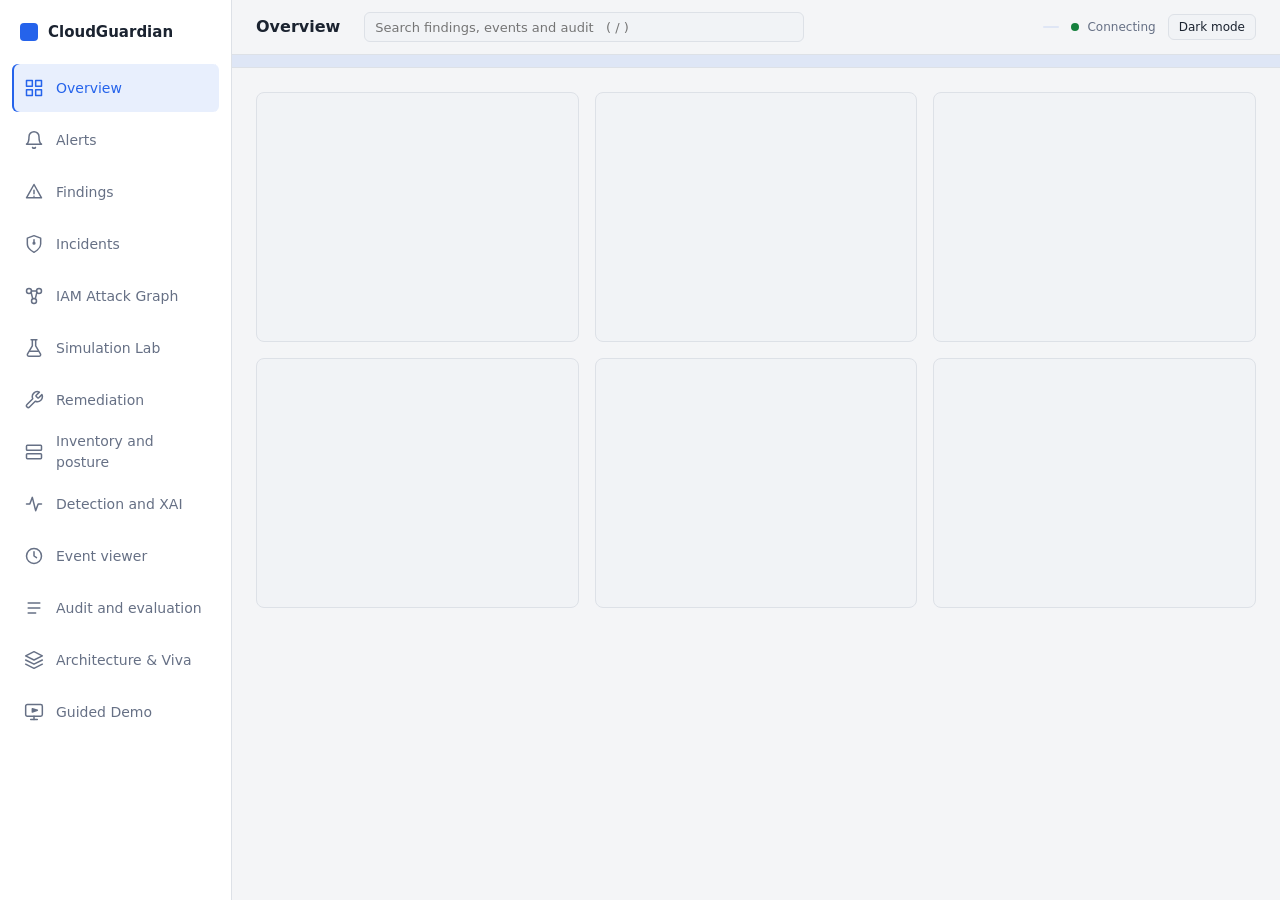
==== static/index.html @ 9c688f85 "feat(soc): complete dashboard redesign, dedicated alerts, incidents, verified remediation, and viva " ====
<!DOCTYPE html>
<html lang="en" data-theme="dark"><head><meta charset="utf-8"><meta name="viewport" content="width=device-width, initial-scale=1">
<title>CloudGuardian</title>
<style>
:root{--bg:#0f1114;--sf:#16191e;--sf2:#1d2127;--ln:#2a2f37;--tx:#e4e7eb;--mu:#8a93a0;--ac:#4c8dff;--onac:#0b1220;--ok:#3fb27f;--bad:#e5484d;--wr:#d9a02f;--c1:#4c8dff;--c2:#3fb27f;--c3:#d9a02f;--c4:#6b7480;--fl:rgba(76,141,255,.14);--oka:rgba(63,178,127,.4);--pad:24px;--gap:16px;--side:232px}
:root[data-theme=light]{--bg:#f4f5f7;--sf:#fff;--sf2:#f1f3f6;--ln:#dde1e7;--tx:#1b2330;--mu:#667085;--ac:#2563eb;--onac:#fff;--ok:#15803d;--bad:#c0392b;--wr:#a16207;--c1:#2563eb;--c2:#15803d;--c3:#b7791f;--c4:#667085;--fl:rgba(37,99,235,.1);--oka:rgba(21,128,61,.4)}
*{box-sizing:border-box}html,body{height:100%}body{margin:0;background:var(--bg);color:var(--tx);font:13px/1.5 system-ui,-apple-system,"Segoe UI",Roboto,sans-serif;font-variant-numeric:tabular-nums}
/* shell: sidebar + header + main */
.shell{display:grid;grid-template-columns:var(--side) minmax(0,1fr);min-height:100vh}.mainc{min-width:0}
.side{background:var(--sf);border-right:1px solid var(--ln);padding:16px 12px;display:flex;flex-direction:column;gap:16px;position:sticky;top:0;height:100vh;overflow-y:auto}
.logo{display:flex;align-items:center;gap:10px;padding:0 8px;height:32px;font-weight:600;font-size:15px}.logo i{width:18px;height:18px;border-radius:4px;background:var(--ac);flex:none}
nav{display:flex;flex-direction:column;gap:4px}
.nv{display:flex;align-items:center;gap:12px;min-height:48px;padding:0 12px;border-radius:6px;color:var(--mu);text-decoration:none;font-size:14px;font-weight:500;box-shadow:inset 2px 0 0 transparent;transition:background .15s,color .15s,box-shadow .15s}
.nv svg{width:20px;height:20px;flex:none}.nv:hover{background:var(--sf2);color:var(--tx)}.nv.on{background:var(--fl);color:var(--ac);box-shadow:inset 2px 0 0 var(--ac)}
#sfoot{margin-top:auto;padding:0 8px;font-size:12px;display:grid;gap:2px}
.bar{display:flex;align-items:center;gap:12px;padding:12px var(--pad);border-bottom:1px solid var(--ln);position:sticky;top:0;background:var(--bg);z-index:3}.bar h1{font-size:16px;margin:0;font-weight:600;white-space:nowrap}
.sq{flex:1;min-width:0;max-width:440px;margin-left:12px}.rt{display:flex;align-items:center;gap:12px;margin-left:auto}.menu{display:none;align-items:center;justify-content:center;width:34px;padding:0}.menu svg{width:18px;height:18px}
.mb{padding:6px var(--pad);font-size:12px;border-bottom:1px solid var(--ln)}.mb.sim{background:var(--fl);color:var(--ac)}.mb.live{background:rgba(63,178,127,.12);color:var(--ok)}
.live{display:flex;align-items:center;gap:8px;color:var(--mu);font-size:12px;white-space:nowrap}.pd{width:8px;height:8px;border-radius:50%;background:var(--ok);animation:pulse 2s infinite}
.content{padding:var(--pad) var(--pad) 48px}.scrim{display:none}
/* components */
.panel{background:var(--sf);border:1px solid var(--ln);border-radius:8px;min-width:0}.ph{display:flex;justify-content:space-between;align-items:center;gap:12px;padding:10px 14px;border-bottom:1px solid var(--ln);min-height:41px}.pt{font-weight:600;font-size:13px}.pb{padding:14px}.mt{margin-top:var(--gap)}
.g3,.g2,.cols2,.kpis{display:grid;gap:var(--gap)}.g3{grid-template-columns:repeat(3,minmax(0,1fr))}.g2,.cols2{grid-template-columns:repeat(2,minmax(0,1fr))}.span2{grid-column:span 2}
.kpis{grid-template-columns:repeat(5,minmax(0,1fr));margin-bottom:var(--gap)}.kp{padding:12px 14px;min-height:76px;display:flex;flex-direction:column;justify-content:center}.rg{flex-direction:row;align-items:center;gap:14px}.rg svg{width:48px;height:48px;flex:none}.kv{font-size:24px;font-weight:600;line-height:1.2;margin-top:2px}
.lb{font-size:11px;text-transform:uppercase;letter-spacing:.06em;color:var(--mu);margin:14px 0 4px}.kp .lb{margin:0}.mu{color:var(--mu)}.note{margin:0 0 var(--gap);color:var(--mu)}.sec{font-size:13px;margin:24px 0 10px;font-weight:600}.lk{color:var(--ac);text-decoration:none;font-size:12px}p{margin:0 0 4px}
.rw{display:flex;align-items:center;gap:12px;padding:10px 14px;border-bottom:1px solid var(--ln)}.rw:last-child{border:0}.gr1{flex:1;min-width:0}
.dot{width:8px;height:8px;border-radius:50%;flex:none;background:var(--mu)}.dot.ok{background:var(--ok)}.dot.bad{background:var(--bad)}.dot.wr{background:var(--wr)}
.tg{display:inline-block;font-size:12px;font-weight:500;padding:1px 8px;border-radius:4px;background:var(--sf2);color:var(--mu);margin-left:6px;white-space:nowrap}td .tg,.rw .tg{margin-left:0}.tg.ok{color:var(--ok)}.tg.bad{color:var(--bad)}.tg.wr{color:var(--wr)}.tg.in{background:var(--fl);color:var(--ac);margin:0}
.btn{height:30px;padding:0 12px;border-radius:6px;border:1px solid var(--ln);background:var(--sf2);color:var(--tx);font:500 12.5px system-ui,sans-serif;cursor:pointer;transition:background .15s,border-color .15s,transform .05s}.btn:hover{border-color:var(--mu)}.btn:active{transform:translateY(1px)}.btn:focus-visible,select:focus-visible,input:focus-visible,.nv:focus-visible{outline:2px solid var(--ac);outline-offset:1px}.btn:disabled{opacity:.5;cursor:default}
.btn.sm{height:26px;padding:0 10px;font-size:12px}.btn.primary{background:var(--ac);border-color:var(--ac);color:var(--onac)}.btn.danger{background:transparent;color:var(--bad);border-color:var(--bad)}.ac{display:flex;gap:8px;flex-wrap:wrap;margin-top:16px}
select,input{height:30px;background:var(--sf2);color:var(--tx);border:1px solid var(--ln);border-radius:6px;padding:0 10px;font:inherit}.tools{display:flex;flex-wrap:wrap;gap:8px;align-items:center;margin-bottom:12px}
.tbl{width:100%;border-collapse:collapse}.tbl th{height:36px;font-size:11px;text-transform:uppercase;letter-spacing:.06em;color:var(--mu);font-weight:500;text-align:left;padding:0 14px;border-bottom:1px solid var(--ln);white-space:nowrap}.tbl td{height:40px;padding:0 14px;border-bottom:1px solid var(--ln);vertical-align:middle}.tbl tr:last-child td{border:0}.tbl tr.clk{cursor:pointer}.tbl tr.clk:hover td{background:var(--sf2)}.wrap{overflow-x:auto}.mono{font:12px ui-monospace,Menlo,Consolas,monospace}
pre{background:var(--bg);border:1px solid var(--ln);border-radius:6px;padding:10px;font:12px/1.55 ui-monospace,Menlo,Consolas,monospace;overflow:auto;white-space:pre-wrap;word-break:break-word;margin:4px 0 0;max-width:100%}pre.chg{border-color:var(--wr)}.k{color:var(--ac)}
.empty{padding:14px 16px;color:var(--mu);text-align:left}.es{display:flex;flex-direction:column;gap:12px;padding:16px;align-items:flex-start}.es .ac{margin:0}.chip{display:inline-block;font:12px ui-monospace,Menlo,monospace;background:var(--sf2);border-radius:4px;padding:1px 6px;margin:0 4px 4px 0}
.bt{height:6px;background:var(--sf2);border-radius:3px;overflow:hidden;margin:4px 0 10px}.bt i{display:block;height:100%;background:var(--ac);border-radius:3px;transform-origin:left}.br{display:flex;justify-content:space-between;gap:12px}
.st{display:flex;flex-wrap:wrap;gap:8px 24px;margin:6px 0 8px}.s{display:flex;align-items:center;gap:8px;font-size:12px;color:var(--mu)}.s:before{content:"";width:8px;height:8px;border-radius:50%;border:1.5px solid var(--mu)}.s.d{color:var(--tx)}.s.d:before{background:var(--ok);border-color:var(--ok)}.s.a{color:var(--wr)}.s.a:before{border-color:var(--wr);animation:pulse 1.6s infinite}.s.x{color:var(--bad)}.s.x:before{background:var(--bad);border-color:var(--bad)}
.fc{margin-bottom:var(--gap)}.fc.enter{animation:slide .35s cubic-bezier(.2,.7,.2,1)}.fresh td,.fresh{animation:flash 1.6s ease-out}
.pipe{display:grid;grid-template-columns:repeat(5,minmax(0,1fr));margin-bottom:var(--gap);border:1px solid var(--ln);border-radius:8px;background:var(--sf);overflow:hidden}.stg{padding:10px 14px;border-right:1px solid var(--ln);position:relative}.stg:last-child{border:0}.stg span{display:block;font-size:11px;text-transform:uppercase;letter-spacing:.06em;color:var(--mu)}.stg b{font-size:18px}.stg.on{background:var(--fl)}.stg.on:after{content:"";position:absolute;left:0;bottom:0;height:2px;width:100%;background:var(--wr);transform-origin:left;animation:scan 1.8s ease-in-out infinite}
.cslot{width:100%}.cslot svg{display:block}.sk{background:var(--sf2);animation:sk 1.4s ease-in-out infinite}
.drawer{position:fixed;top:0;right:0;height:100vh;width:min(580px,100vw);background:var(--sf);border-left:1px solid var(--ln);transform:translateX(100%);transition:transform .22s cubic-bezier(.2,.7,.2,1);z-index:40;overflow-y:auto;visibility:hidden}.drawer.open{transform:none;visibility:visible}.dh{display:flex;justify-content:space-between;align-items:flex-start;gap:12px;padding:14px 16px;border-bottom:1px solid var(--ln);position:sticky;top:0;background:var(--sf);z-index:1}.db{padding:0 16px 24px}.cmp{display:grid;grid-template-columns:repeat(3,minmax(0,1fr));gap:8px}.tl div{font:12px ui-monospace,Menlo,Consolas,monospace;padding:4px 0;border-bottom:1px solid var(--ln);word-break:break-word}.rk b{font-size:26px}
/* legacy SVG charts (seed spread) only: scoped so icons and ECharts keep their own sizes */
.pb>svg{display:block;width:100%;height:auto}svg text.ax{fill:var(--mu);font-size:11px}.gl{stroke:var(--ln)}.lg{display:flex;gap:16px;flex-wrap:wrap;margin-top:8px;font-size:12px;color:var(--mu)}.lg i{display:inline-block;width:10px;height:10px;border-radius:2px;margin-right:6px}
.draw{stroke-dasharray:1}.pop{transform-box:fill-box;transform-origin:center}.rc{transition:stroke-dasharray .9s cubic-bezier(.2,.7,.2,1)}
.anim{animation:fade .28s ease-out}.anim .pop{animation:pop .5s cubic-bezier(.2,.7,.2,1) both;animation-delay:calc(var(--i)*90ms + .4s)}.anim .draw{animation:draw .8s ease-out both;animation-delay:calc(var(--i)*90ms)}.anim .gx,.enter .gx,.drawer.open .gx{animation:sx .7s cubic-bezier(.2,.7,.2,1) both;animation-delay:calc(var(--i)*80ms)}
@keyframes fade{from{opacity:0;transform:translateY(6px)}}@keyframes sx{from{transform:scaleX(0)}}@keyframes pop{from{transform:scale(0)}}@keyframes draw{from{stroke-dashoffset:1}}@keyframes slide{from{opacity:0;transform:translateY(10px)}}@keyframes flash{from{background:var(--fl)}}@keyframes pulse{0%{box-shadow:0 0 0 0 var(--oka)}100%{box-shadow:0 0 0 8px transparent}}@keyframes scan{0%{transform:scaleX(0)}100%{transform:scaleX(1)}}@keyframes sk{50%{opacity:.5}}
.tg.crit{background:rgba(229,72,77,.18);color:var(--bad);border:1px solid var(--bad)}
.tg.high{background:rgba(217,160,47,.18);color:var(--wr);border:1px solid var(--wr)}
.tg.med{background:rgba(76,141,255,.18);color:var(--ac);border:1px solid var(--ac)}
.tg.pass{background:rgba(63,178,127,.18);color:var(--ok);border:1px solid var(--ok)}
.tg.fail{background:rgba(229,72,77,.18);color:var(--bad);border:1px solid var(--bad)}
.flow-grid{display:grid;grid-template-columns:repeat(5,1fr);gap:10px;margin-bottom:16px}
@media(max-width:1100px){.flow-grid{grid-template-columns:repeat(3,1fr)}}
@media(max-width:700px){.flow-grid{grid-template-columns:1fr}}
.flow-card{background:var(--sf2);border:1px solid var(--ln);border-radius:6px;padding:12px;cursor:pointer;transition:border-color .15s,background .15s}
.flow-card:hover{border-color:var(--ac)}
.flow-card.active{background:var(--fl);border-color:var(--ac);box-shadow:0 0 0 1px var(--ac)}
.diff-view{display:grid;grid-template-columns:1fr 1fr;gap:12px}
@media(max-width:768px){.diff-view{grid-template-columns:1fr}}
.step-nav{display:flex;align-items:center;justify-content:space-between;gap:12px;padding:12px;background:var(--sf2);border-radius:6px;border:1px solid var(--ln);margin-bottom:16px}
@media(max-width:1100px){.g3{grid-template-columns:repeat(2,minmax(0,1fr))}.kpis{grid-template-columns:repeat(3,minmax(0,1fr))}.span2{grid-column:auto}}
@media(max-width:1024px){:root{--pad:16px}.shell{grid-template-columns:minmax(0,1fr)}.side{position:fixed;left:0;top:0;width:240px;z-index:30;transform:translateX(-100%);visibility:hidden;transition:transform .2s ease,visibility .2s}body.navopen .side{transform:none;visibility:visible}.scrim{position:fixed;inset:0;background:rgba(0,0,0,.5);z-index:25}body.navopen .scrim{display:block}.menu{display:inline-flex}.bar{flex-wrap:wrap}.sq{order:3;flex-basis:100%;max-width:none;margin:0}.g2,.cols2,.cmp{grid-template-columns:minmax(0,1fr)}}
@media(max-width:640px){.g3,.kpis{grid-template-columns:minmax(0,1fr)}.pipe{grid-template-columns:repeat(2,minmax(0,1fr))}.stg{border-bottom:1px solid var(--ln)}.live span{display:none}.feed .ev{grid-template-columns:64px 1fr}}
@media(prefers-reduced-motion:reduce){*{animation:none!important;transition:none!important}}
</style></head><body>
<div class="shell"><aside class="side"><div class="logo"><i></i>CloudGuardian</div><nav id="nav"></nav><div id="sfoot"></div></aside>
<div class="mainc"><div class="bar"><button class="btn menu" id="menu" aria-label="Open navigation"><svg viewBox="0 0 24 24" fill="none" stroke="currentColor" stroke-width="1.8" stroke-linecap="round"><path d="M4 6h16M4 12h16M4 18h16"/></svg></button><h1 id="title"></h1><input id="gq" class="sq" type="search" placeholder="Search findings, events and audit   ( / )" aria-label="Search"><div class="rt"><span id="mode" class="tg in"></span><span class="live"><i class="pd"></i><span id="ver">Connecting</span></span><button class="btn sm" id="theme">Theme</button></div></div><div id="modebar" class="mb sim"></div><main class="content" id="app"></main></div></div>
<div class="scrim" id="scrim"></div>
<div class="drawer" id="drawer" aria-label="Finding details"></div>
<script src="/static/vendor/echarts.min.js"></script>
<script src="/static/charts.js"></script>
<script src="/static/views.js"></script>
<script>
const $=i=>document.getElementById(i);
const esc=s=>String(s==null?"":s).replace(/[&<>"]/g,c=>({"&":"&amp;","<":"&lt;",">":"&gt;",'"':"&quot;"}[c]));
const IC={
  overview:'<path d="M3 3h7v7H3zM14 3h7v7h-7zM3 14h7v7H3zM14 14h7v7h-7z"/>',
  alerts:'<path d="M18 8A6 6 0 0 0 6 8c0 7-3 9-3 9h18s-3-2-3-9"/><path d="M13.73 21a2 2 0 0 1-3.46 0"/>',
  findings:'<path d="M12 3l9 16H3z"/><path d="M12 10v4M12 17h.01"/>',
  incidents:'<path d="M12 22s8-4 8-10V5l-8-3-8 3v7c0 6 8 10 8 10z"/><circle cx="12" cy="11" r="1"/><line x1="12" y1="7" x2="12" y2="9"/>',
  graph:'<circle cx="6" cy="6" r="3"/><circle cx="18" cy="6" r="3"/><circle cx="12" cy="18" r="3"/><line x1="8.5" y1="7.5" x2="10.5" y2="15.5"/><line x1="15.5" y1="7.5" x2="13.5" y2="15.5"/><line x1="9" y1="6" x2="15" y2="6"/>',
  lab:'<path d="M10 2v7.31L4.14 19.3A2 2 0 0 0 6 22h12a2 2 0 0 0 1.86-2.7L14 9.31V2"/><path d="M8.5 2h7M7 16h10"/>',
  remediation:'<path d="M14.7 6.3a1 1 0 0 0 0 1.4l1.6 1.6a1 1 0 0 0 1.4 0l3.77-3.77a6 6 0 0 1-7.94 7.94l-6.91 6.91a2.12 2.12 0 0 1-3-3l6.91-6.91a6 6 0 0 1 7.94-7.94l-3.76 3.76z"/>',
  inventory:'<rect x="3" y="4" width="18" height="6" rx="1"/><rect x="3" y="14" width="18" height="6" rx="1"/>',
  threats:'<path d="M3 12h4l3-8 4 16 3-8h4"/>',
  events:'<circle cx="12" cy="12" r="9"/><path d="M12 7v5l3 2"/>',
  audit:'<path d="M5 6h14M5 12h14M5 18h9"/>',
  architecture:'<polygon points="12 2 2 7 12 12 22 7 12 2"/><polyline points="2 17 12 22 22 17"/><polyline points="2 12 12 17 22 12"/>',
  demo:'<rect x="2" y="3" width="20" height="14" rx="2" ry="2"/><line x1="8" y1="21" x2="16" y2="21"/><line x1="12" y1="17" x2="12" y2="21"/><polygon points="10 8 16 10 10 12 10 8" fill="currentColor"/>'
};
const PAGES=[
  ["overview","Overview"],
  ["alerts","Alerts"],
  ["findings","Findings"],
  ["incidents","Incidents"],
  ["graph","IAM Attack Graph"],
  ["lab","Simulation Lab"],
  ["remediation","Remediation"],
  ["inventory","Inventory and posture"],
  ["threats","Detection and XAI"],
  ["events","Event viewer"],
  ["audit","Audit and evaluation"],
  ["architecture","Architecture & Viva"],
  ["demo","Guided Demo"]
];
const NAMES={zscore:"Z-score",isolation_forest:"Isolation Forest",lof:"LocalOutlierFactor",ocsvm:"OneClassSVM"};
const MET=[["precision","Precision"],["recall","Recall"],["f1","F1"],["pr_auc","PR-AUC"]],COL=["var(--c1)","var(--c2)","var(--c3)","var(--c4)"];
let S={resources:[],findings:[],events:[],audit:[],evidence:{},score:100,mode:"",account:"",region:"",polls:0,latency:0,checked:"",video:""},ML={results:{},card:{},multi:"",top:[]},AU={rows:[],chain_ok:true,count:0},DS=[],RU=[],GRAPH={nodes:[],links:[],categories:[]},ATTACK_PATHS={},BLAST_REPORT=null,SEL_PRINCIPAL="user/intern-dev",PREV={},SEEN=new Set(),FSEEN=new Set(),SIG="",BOOT=false;
const route=()=>{const r=(location.hash||"#overview").slice(1);return V[r]?r:"overview"},evk=e=>e.t+e.name+e.user;
async function get(p){try{return await (await fetch(p)).json()}catch(e){return null}}
window.get=get;
async function act(p){const r=await fetch(p,{method:"POST"});if(!r.ok){const j=await r.json().catch(()=>({}));alert(j.error||"Action failed")}SIG="";await poll()}
async function poll(){const s=await get("/api/state");if(!s)return;S=s;if(!BOOT){BOOT=true;S.events.forEach(e=>SEEN.add(evk(e)));S.findings.forEach(f=>FSEEN.add(f.id+f.status))}head();const g=JSON.stringify([s.findings,s.resources,s.events,s.score,s.evidence]);if(g!==SIG){SIG=g;render()}}
async function loadStatic(){ML=(await get("/api/ml"))||ML;DS=(await get("/api/datasets"))||[];RU=(await get("/api/rules"))||[];await loadGraph();render()}
async function loadAudit(){AU=(await get("/api/audit?q="+encodeURIComponent(Views.q())))||AU;if(route()=="audit")render()}
async function loadGraph(hl){
  const url="/api/graph"+(hl?"?highlight="+encodeURIComponent(hl):"");
  const g=await get(url);
  if(g)window.GRAPH=GRAPH=g;
  const p=await get("/api/graph/all-paths");
  if(p)window.ATTACK_PATHS=ATTACK_PATHS=p.escalations||{};
  if(!BLAST_REPORT)await investigateBlast(SEL_PRINCIPAL);
  if(route()=="graph")render();
}
window.loadGraph=loadGraph;
async function investigateBlast(targetId){
  SEL_PRINCIPAL=targetId;
  window.SEL_PRINCIPAL=targetId;
  const r=await get("/api/graph/blast-radius/"+encodeURIComponent(targetId));
  if(r)window.BLAST_REPORT=BLAST_REPORT=r;
  if(route()=="graph")render();
}
window.investigateBlast=investigateBlast;
const tg=(t,c)=>`<span class="tg ${c||""}">${esc(t)}</span>`,none=m=>`<div class="empty">${m}</div>`;
function head(){const l=S.mode=="Live AWS";$("mode").textContent=l?"LIVE AWS":"SIMULATOR";$("mode").className="tg "+(l?"ok":"in");$("modebar").className="mb "+(l?"live":"sim");$("modebar").textContent=l?"AWS live mode. Connected to a real account. Attack simulation is disabled.":"Simulation mode. Resources and events come from a local AWS emulator, not a real account.";$("sfoot").innerHTML=`<div class="lb">Data source</div><div>${l?"Live AWS account":"Local AWS emulator"}</div><div class="mu">Account ${esc(S.account)}</div><div class="mu">Region ${esc(S.region)}</div><div class="mu">${S.polls} checks, ${S.latency} ms each</div>`+(S.video?`<a class="lk" href="${esc(S.video)}">Recorded live run</a>`:"");$("ver").textContent="Verified "+S.checked}
function ring(v){const d=2*Math.PI*26,c=v>=80?"var(--ok)":v>=50?"var(--wr)":"var(--bad)";return`<svg width="64" height="64" viewBox="0 0 64 64" role="img" aria-label="Posture score ${v}"><circle cx="32" cy="32" r="26" fill="none" stroke="var(--sf2)" stroke-width="7"/><circle class="rc" data-to="${v}" data-d="${d}" cx="32" cy="32" r="26" fill="none" stroke="${c}" stroke-width="7" stroke-linecap="round" stroke-dasharray="${d*v/100} ${d}" transform="rotate(-90 32 32)"/></svg>`}
function bars(f){return f.explain.length>1?f.explain.map((e,i)=>`<div class="br"><span>${esc(e[0])}</span><b>${Math.round(e[1]*100)}%</b></div><div class="bt"><i class="gx" style="width:${e[1]*100}%;--i:${i}"></i></div>`).join(""):`<p class="mu">Rule trace: ${esc(f.ref)} was violated. The raw API response is on the Inventory page.</p>`}
function stepper(f){const s=f.status;return`<div class="st">${["Detected","Approval","Remediated","Verified"].map((x,i)=>`<span class="s ${s=="fixed"?"d":i==0?"d":i==1?(s=="rejected"?"x":"a"):""}">${x}</span>`).join("")}</div>`}
function fcard(f,acts){const lab={pending:["Awaiting approval","wr"],fixed:["Fixed and verified","ok"],rejected:["Rejected","gr"]}[f.status]||[f.status,"gr"],
 a=!acts?"":f.status=="pending"?`<div class="ac"><button class="btn primary" data-p="/api/decide/${f.id}/ok">Approve fix</button><button class="btn danger" data-p="/api/decide/${f.id}/no">Reject</button></div>`:f.status=="fixed"?`<div class="ac"><button class="btn" data-p="/api/rollback/${f.id}">Roll back this fix</button></div>`:"";
 return`<article class="panel fc${FSEEN.has(f.id+f.status)?"":" enter"}"><div class="ph"><span class="pt">${esc(f.title)}</span><span>${tg(f.sev,"bad")}${tg(lab[0],lab[1])}</span></div><div class="pb">${stepper(f)}<div class="cols2"><div><div class="lb">What happened</div><p>${esc(f.what)}</p><div class="lb">Why it matters</div><p>${esc(f.why)}</p><div class="lb">Proposed fix</div><p>${esc(f.fixtxt)}</p></div><div><div class="lb">How the system knew</div>${bars(f)}${f.before!==undefined?`<div class="lb">State before the fix</div><pre>${esc(f.before===null?"none configured":JSON.stringify(f.before))}</pre>`:""}</div></div>${f.status=="fixed"?`<p class="mu" style="margin-top:12px">Verified by checking the cloud again: ${f.verified?"the problem is gone.":"a problem remains."}</p>`:""}${a}</div></article>`}
function seeds(){const o={};(ML.multi||"").split("\n").forEach(l=>{const c=l.split("|").map(x=>x.trim());if(c.length>=7&&Object.values(NAMES).includes(c[1]))o[c[1]]=c.slice(2,7).map(x=>{const m=x.match(/([\d.]+)\s*\+\/-\s*([\d.]+)/);return m?[+m[1],+m[2]]:null})});return o}
function cSeeds(){const o=seeds(),ks=Object.values(NAMES).filter(n=>o[n]&&o[n][2]);if(!ks.length)return none("Run scripts\\multi_seed.py to generate this chart.");
 const W=620,L=150,R=24,rh=46,H=ks.length*rh+40,x=v=>L+v*(W-L-R);let s="";
 for(let t=0;t<=5;t++){const X=x(t/5);s+=`<line class="gl" x1="${X}" x2="${X}" y1="6" y2="${H-26}"/><text class="ax" x="${X}" y="${H-8}" text-anchor="middle">${(t/5).toFixed(1)}</text>`}
 ks.forEach((n,i)=>{const [m,sd]=o[n][2],y=24+i*rh;s+=`<text class="ax" x="${L-12}" y="${y+4}" text-anchor="end">${n}</text><line class="draw" pathLength="1" style="--i:${i}" x1="${x(Math.max(0,m-sd))}" x2="${x(Math.min(1,m+sd))}" y1="${y}" y2="${y}" stroke="var(--c1)" stroke-width="2.5" stroke-linecap="round"/><circle class="pop" style="--i:${i}" cx="${x(m)}" cy="${y}" r="6" fill="var(--c1)"><title>${n}: F1 ${m} +/- ${sd}</title></circle>`});
 return`<svg viewBox="0 0 ${W} ${H}" role="img" aria-label="F1 mean and standard deviation across seeds">${s}</svg>`}
function evalTable(){const r=ML.results,ks=Object.keys(NAMES).filter(k=>r[k]);if(!ks.length)return none("No results yet.");
 return`<div class="wrap"><table class="tbl"><tr><th>Detector</th><th>Controlled F1 (synthetic)</th><th>False alarms per hour</th><th>Real attack windows flagged</th><th>flaws.cloud alert rate</th></tr>${ks.map((k,i)=>{const c=r[k].controlled,nr=r[k].new_real_recall||{},t=Object.values(nr).reduce((a,v)=>a+v.windows,0),h=Math.round(Object.values(nr).reduce((a,v)=>a+v.windows*v.recall,0)),o=r[k].old_real_unlabelled;
 return`<tr><td>${NAMES[k]}</td><td style="min-width:140px">${c.f1}<div class="bt"><i class="gx" style="width:${c.f1*100}%;--i:${i}"></i></div></td><td>${c.false_alarms_per_hour}</td><td>${h} of ${t}</td><td>${o?(o.alert_rate*100).toFixed(1)+"%":"n/a"}</td></tr>`}).join("")}</table></div>`}
const V={
overview(){return Views.overview()},
alerts(){return Views.alerts()},
findings(){return Views.findings()},
incidents(){return Views.incidents()},
events(){return Views.events()},
graph(){return Views.graph()},
lab(){return Views.lab()},
remediation(){return Views.remediation()},
response(){return Views.remediation()},
architecture(){return Views.architecture()},
demo(){return Views.demo()},
inventory(){const ev=esc(JSON.stringify(S.evidence,null,2)).replace(/&quot;([^&]*?)&quot;:/g,'<span class="k">&quot;$1&quot;:</span>');
 return`<section class="panel"><div class="ph"><span class="pt">Resources</span></div><div class="wrap"><table class="tbl"><tr><th>Resource</th><th>Description</th><th>State</th><th>Simulated attack</th></tr>${S.resources.map(r=>`<tr><td>${esc(r.name)}</td><td class="mu">${esc(r.desc)}</td><td>${tg(r.ok?r.good:r.badtxt,r.ok?"ok":"bad")}</td><td class="mu">${esc(r.attack)}</td></tr>`).join("")}</table></div></section>
 <section class="panel mt"><div class="ph"><span class="pt">Security rules</span></div><div class="wrap"><table class="tbl"><tr><th>Resource</th><th>Rule</th><th>Reference</th><th>Severity</th><th>Status</th></tr>${RU.map(u=>{const ok=(S.resources.find(r=>r.id==u.id)||{ok:u.ok}).ok;return`<tr><td>${esc(u.name)}</td><td>${esc(u.title)}</td><td class="mu">${esc(u.ref)}</td><td>${esc(u.sev)}</td><td>${tg(ok?"Pass":"Fail",ok?"ok":"bad")}</td></tr>`}).join("")}</table></div></section>
 <section class="panel mt"><div class="ph"><span class="pt">Raw API responses</span><span class="mu">${S.mode=="Live AWS"?"Live AWS":"Local AWS emulator"}</span></div><div class="pb"><pre>${ev}</pre></div></section>`},
threats(){const c=ML.card||{},th=c.thresholds||{};
 return`<div class="cols2"><section class="panel"><div class="ph"><span class="pt">Controlled benchmark</span><span class="mu">synthetic data</span></div><div class="pb">${Views.slot("detectors",240)}</div></section><section class="panel"><div class="ph"><span class="pt">F1 across random seeds</span><span class="mu">mean and standard deviation</span></div><div class="pb">${cSeeds()}</div></section></div>
 <section class="panel mt"><div class="ph"><span class="pt">Calibration on real logs</span><span class="mu">flaws.cloud, unlabelled</span></div><div class="pb">${Views.slot("calib",200)}<p class="mu" style="margin-top:8px">Thresholds target a 1% alert rate on generated normal behaviour. The gap on real logs shows the generated baseline does not transfer.</p></div></section>
 <h2 class="sec">Alerts and explanations</h2>${S.findings.length?S.findings.map(f=>fcard(f,false)).join(""):'<div class="panel">'+none("No alerts yet. Simulate an attack on the Overview page.")+'</div>'}
 <div class="cols2 mt"><section class="panel"><div class="ph"><span class="pt">Model card</span></div><div class="pb">${c.features?`<p><span class="mu">Window</span> ${esc(c.window)} per identity</p><p><span class="mu">Threshold rule</span> ${esc(c.threshold_rule)}</p><div class="lb">Thresholds</div>${Object.keys(th).map(k=>`<p>${esc(NAMES[k]||k)} <span class="mu">${th[k]}</span></p>`).join("")}<div class="lb">Features (${c.features.length})</div>${c.features.map(x=>`<span class="chip">${esc(x)}</span>`).join("")}`:none("Run scripts\\train_eval.py to create the model card.")}</div></section>
 <section class="panel"><div class="ph"><span class="pt">Review list</span><span class="mu">flaws.cloud, top windows</span></div>${ML.top&&ML.top.length?`<div class="wrap"><table class="tbl"><tr><th>Identity</th><th>Window</th><th>Calls</th><th>Errors</th></tr>${ML.top.map(t=>`<tr><td class="mono">${esc(String(t.principal).split("/").pop())}</td><td class="mono">${esc(String(t.win).slice(0,16))}</td><td>${esc(t.call_count)}</td><td>${esc(t.error_ratio)}</td></tr>`).join("")}</table></div>`:none("Run train_eval.py with the flaws.cloud logs.")}</section></div>`},
response(){return`<p class="note">Nothing is fixed without approval. Approvals are tied to the exact resource version, and every fix can be rolled back.</p>${S.findings.length?S.findings.map(f=>fcard(f,true)).join(""):'<div class="panel">'+none("Nothing to review yet.")+'</div>'}`},
audit(){return Views.audit()}};
function post(){document.querySelectorAll("[data-count]").forEach(el=>{const to=+el.dataset.count,k=el.dataset.k,dec=+(el.dataset.dec||0),suf=el.dataset.suf||"",from=PREV[k]==null?0:PREV[k];PREV[k]=to;if(from===to)return;const t0=performance.now();(function f(t){const p=Math.min(1,(t-t0)/700),e=1-Math.pow(1-p,3);el.textContent=(from+(to-from)*e).toFixed(dec)+suf;if(p<1)requestAnimationFrame(f)})(t0)});
 document.querySelectorAll(".rc").forEach(c=>{const to=+c.dataset.to,d=+c.dataset.d,from=PREV.ring==null?0:PREV.ring;PREV.ring=to;c.style.strokeDasharray=`${d*from/100} ${d}`;requestAnimationFrame(()=>requestAnimationFrame(()=>{c.style.strokeDasharray=`${d*to/100} ${d}`}))});
 S.events.forEach(e=>SEEN.add(evk(e)));S.findings.forEach(f=>FSEEN.add(f.id+f.status));Views.bind()}
function render(anim){const r=route(),a=$("app");$("nav").innerHTML=PAGES.map(p=>`<a class="nv${p[0]==r?" on":""}" href="#${p[0]}"><svg viewBox="0 0 24 24" width="16" height="16" fill="none" stroke="currentColor" stroke-width="1.8" stroke-linecap="round" stroke-linejoin="round">${IC[p[0]]}</svg>${p[1]}</a>`).join("");$("title").textContent=PAGES.find(p=>p[0]==r)[1];a.innerHTML=V[r]();
 if(anim){a.classList.remove("anim");void a.offsetWidth;a.classList.add("anim");clearTimeout(window._t);window._t=setTimeout(()=>a.classList.remove("anim"),1600)}post()}
function setTheme(t){document.documentElement.dataset.theme=t;try{localStorage.cgTheme=t}catch(e){}$("theme").textContent=t=="light"?"Dark mode":"Light mode"}
document.addEventListener("click",e=>{const b=e.target.closest("[data-p]");if(b){b.disabled=true;act(b.dataset.p)}});
$("theme").onclick=()=>setTheme(document.documentElement.dataset.theme=="light"?"dark":"light");
window.addEventListener("hashchange",()=>{render(true);window.scrollTo(0,0);if(route()=="audit")loadAudit()});
let T0="dark";try{T0=localStorage.cgTheme||(matchMedia("(prefers-color-scheme: light)").matches?"light":"dark")}catch(e){}setTheme(T0);
render(true);poll().then(()=>render(true));loadStatic();loadAudit();setInterval(poll,1500);setInterval(()=>{if(route()=="audit")loadAudit()},4000);
</script></body></html>
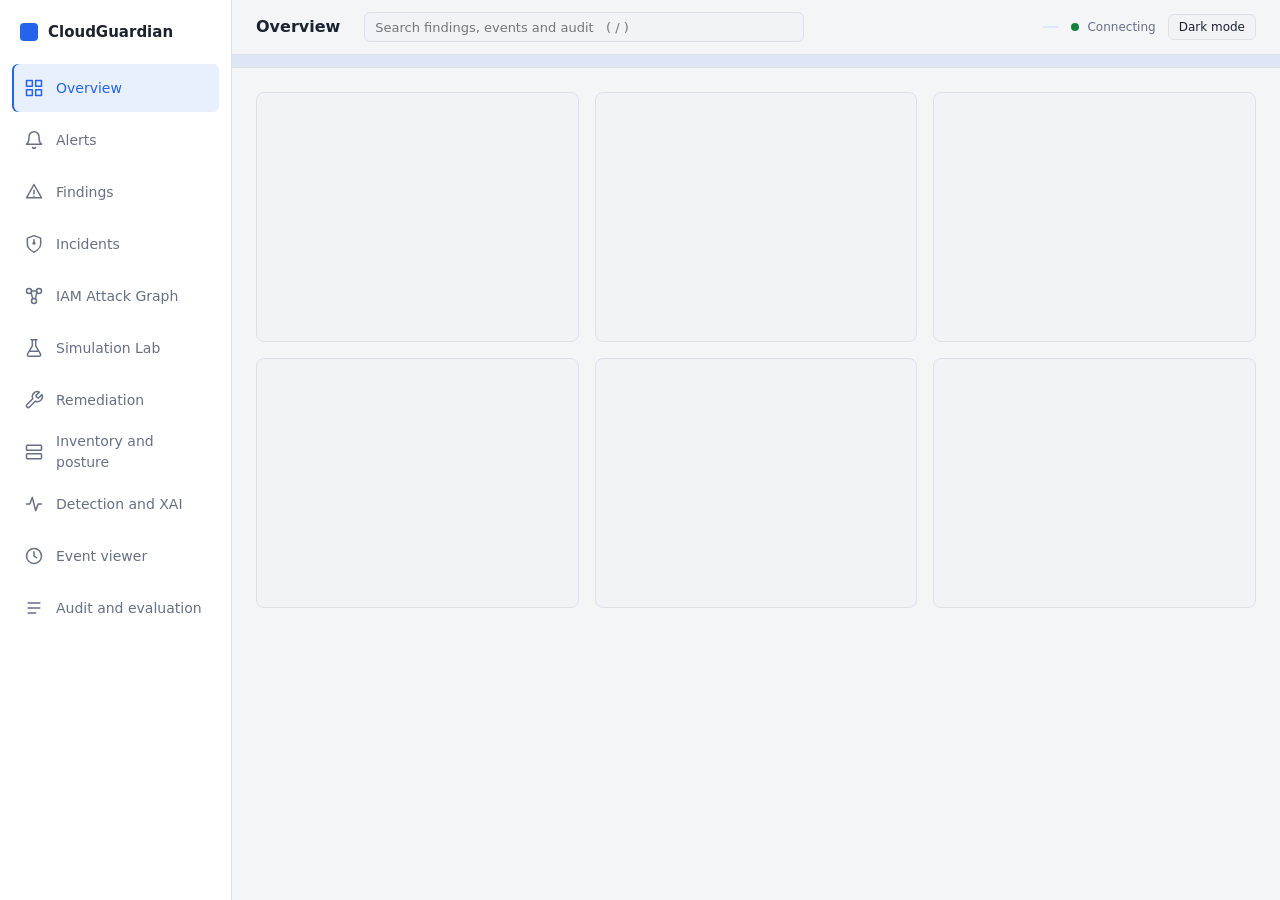
==== commit 1137f4df: "feat(ui): clean up sidebar navigation items and remove data source panel" ====
--- a/static/index.html
+++ b/static/index.html
@@ -12,7 +12,6 @@
 nav{display:flex;flex-direction:column;gap:4px}
 .nv{display:flex;align-items:center;gap:12px;min-height:48px;padding:0 12px;border-radius:6px;color:var(--mu);text-decoration:none;font-size:14px;font-weight:500;box-shadow:inset 2px 0 0 transparent;transition:background .15s,color .15s,box-shadow .15s}
 .nv svg{width:20px;height:20px;flex:none}.nv:hover{background:var(--sf2);color:var(--tx)}.nv.on{background:var(--fl);color:var(--ac);box-shadow:inset 2px 0 0 var(--ac)}
-#sfoot{margin-top:auto;padding:0 8px;font-size:12px;display:grid;gap:2px}
 .bar{display:flex;align-items:center;gap:12px;padding:12px var(--pad);border-bottom:1px solid var(--ln);position:sticky;top:0;background:var(--bg);z-index:3}.bar h1{font-size:16px;margin:0;font-weight:600;white-space:nowrap}
 .sq{flex:1;min-width:0;max-width:440px;margin-left:12px}.rt{display:flex;align-items:center;gap:12px;margin-left:auto}.menu{display:none;align-items:center;justify-content:center;width:34px;padding:0}.menu svg{width:18px;height:18px}
 .mb{padding:6px var(--pad);font-size:12px;border-bottom:1px solid var(--ln)}.mb.sim{background:var(--fl);color:var(--ac)}.mb.live{background:rgba(63,178,127,.12);color:var(--ok)}
@@ -62,7 +61,7 @@
 @media(max-width:640px){.g3,.kpis{grid-template-columns:minmax(0,1fr)}.pipe{grid-template-columns:repeat(2,minmax(0,1fr))}.stg{border-bottom:1px solid var(--ln)}.live span{display:none}.feed .ev{grid-template-columns:64px 1fr}}
 @media(prefers-reduced-motion:reduce){*{animation:none!important;transition:none!important}}
 </style></head><body>
-<div class="shell"><aside class="side"><div class="logo"><i></i>CloudGuardian</div><nav id="nav"></nav><div id="sfoot"></div></aside>
+<div class="shell"><aside class="side"><div class="logo"><i></i>CloudGuardian</div><nav id="nav"></nav></aside>
 <div class="mainc"><div class="bar"><button class="btn menu" id="menu" aria-label="Open navigation"><svg viewBox="0 0 24 24" fill="none" stroke="currentColor" stroke-width="1.8" stroke-linecap="round"><path d="M4 6h16M4 12h16M4 18h16"/></svg></button><h1 id="title"></h1><input id="gq" class="sq" type="search" placeholder="Search findings, events and audit   ( / )" aria-label="Search"><div class="rt"><span id="mode" class="tg in"></span><span class="live"><i class="pd"></i><span id="ver">Connecting</span></span><button class="btn sm" id="theme">Theme</button></div></div><div id="modebar" class="mb sim"></div><main class="content" id="app"></main></div></div>
 <div class="scrim" id="scrim"></div>
 <div class="drawer" id="drawer" aria-label="Finding details"></div>
@@ -98,10 +97,23 @@
   ["inventory","Inventory and posture"],
   ["threats","Detection and XAI"],
   ["events","Event viewer"],
-  ["audit","Audit and evaluation"],
-  ["architecture","Architecture & Viva"],
-  ["demo","Guided Demo"]
+  ["audit","Audit and evaluation"]
 ];
+const TITLES={
+  overview:"Overview",
+  alerts:"Alerts",
+  findings:"Findings",
+  incidents:"Incidents",
+  graph:"IAM Attack Graph",
+  lab:"Simulation Lab",
+  remediation:"Remediation",
+  inventory:"Inventory and posture",
+  threats:"Detection and XAI",
+  events:"Event viewer",
+  audit:"Audit and evaluation",
+  architecture:"Architecture & Viva",
+  demo:"Guided Demo"
+};
 const NAMES={zscore:"Z-score",isolation_forest:"Isolation Forest",lof:"LocalOutlierFactor",ocsvm:"OneClassSVM"};
 const MET=[["precision","Precision"],["recall","Recall"],["f1","F1"],["pr_auc","PR-AUC"]],COL=["var(--c1)","var(--c2)","var(--c3)","var(--c4)"];
 let S={resources:[],findings:[],events:[],audit:[],evidence:{},score:100,mode:"",account:"",region:"",polls:0,latency:0,checked:"",video:""},ML={results:{},card:{},multi:"",top:[]},AU={rows:[],chain_ok:true,count:0},DS=[],RU=[],GRAPH={nodes:[],links:[],categories:[]},ATTACK_PATHS={},BLAST_REPORT=null,SEL_PRINCIPAL="user/intern-dev",PREV={},SEEN=new Set(),FSEEN=new Set(),SIG="",BOOT=false;
@@ -131,7 +143,7 @@
 }
 window.investigateBlast=investigateBlast;
 const tg=(t,c)=>`<span class="tg ${c||""}">${esc(t)}</span>`,none=m=>`<div class="empty">${m}</div>`;
-function head(){const l=S.mode=="Live AWS";$("mode").textContent=l?"LIVE AWS":"SIMULATOR";$("mode").className="tg "+(l?"ok":"in");$("modebar").className="mb "+(l?"live":"sim");$("modebar").textContent=l?"AWS live mode. Connected to a real account. Attack simulation is disabled.":"Simulation mode. Resources and events come from a local AWS emulator, not a real account.";$("sfoot").innerHTML=`<div class="lb">Data source</div><div>${l?"Live AWS account":"Local AWS emulator"}</div><div class="mu">Account ${esc(S.account)}</div><div class="mu">Region ${esc(S.region)}</div><div class="mu">${S.polls} checks, ${S.latency} ms each</div>`+(S.video?`<a class="lk" href="${esc(S.video)}">Recorded live run</a>`:"");$("ver").textContent="Verified "+S.checked}
+function head(){const l=S.mode=="Live AWS";$("mode").textContent=l?"LIVE AWS":"SIMULATOR";$("mode").className="tg "+(l?"ok":"in");$("modebar").className="mb "+(l?"live":"sim");$("modebar").textContent=l?"AWS live mode. Connected to a real account. Attack simulation is disabled.":"Simulation mode. Resources and events come from a local AWS emulator, not a real account.";$("ver").textContent="Verified "+S.checked}
 function ring(v){const d=2*Math.PI*26,c=v>=80?"var(--ok)":v>=50?"var(--wr)":"var(--bad)";return`<svg width="64" height="64" viewBox="0 0 64 64" role="img" aria-label="Posture score ${v}"><circle cx="32" cy="32" r="26" fill="none" stroke="var(--sf2)" stroke-width="7"/><circle class="rc" data-to="${v}" data-d="${d}" cx="32" cy="32" r="26" fill="none" stroke="${c}" stroke-width="7" stroke-linecap="round" stroke-dasharray="${d*v/100} ${d}" transform="rotate(-90 32 32)"/></svg>`}
 function bars(f){return f.explain.length>1?f.explain.map((e,i)=>`<div class="br"><span>${esc(e[0])}</span><b>${Math.round(e[1]*100)}%</b></div><div class="bt"><i class="gx" style="width:${e[1]*100}%;--i:${i}"></i></div>`).join(""):`<p class="mu">Rule trace: ${esc(f.ref)} was violated. The raw API response is on the Inventory page.</p>`}
 function stepper(f){const s=f.status;return`<div class="st">${["Detected","Approval","Remediated","Verified"].map((x,i)=>`<span class="s ${s=="fixed"?"d":i==0?"d":i==1?(s=="rejected"?"x":"a"):""}">${x}</span>`).join("")}</div>`}
@@ -174,7 +186,7 @@
 function post(){document.querySelectorAll("[data-count]").forEach(el=>{const to=+el.dataset.count,k=el.dataset.k,dec=+(el.dataset.dec||0),suf=el.dataset.suf||"",from=PREV[k]==null?0:PREV[k];PREV[k]=to;if(from===to)return;const t0=performance.now();(function f(t){const p=Math.min(1,(t-t0)/700),e=1-Math.pow(1-p,3);el.textContent=(from+(to-from)*e).toFixed(dec)+suf;if(p<1)requestAnimationFrame(f)})(t0)});
  document.querySelectorAll(".rc").forEach(c=>{const to=+c.dataset.to,d=+c.dataset.d,from=PREV.ring==null?0:PREV.ring;PREV.ring=to;c.style.strokeDasharray=`${d*from/100} ${d}`;requestAnimationFrame(()=>requestAnimationFrame(()=>{c.style.strokeDasharray=`${d*to/100} ${d}`}))});
  S.events.forEach(e=>SEEN.add(evk(e)));S.findings.forEach(f=>FSEEN.add(f.id+f.status));Views.bind()}
-function render(anim){const r=route(),a=$("app");$("nav").innerHTML=PAGES.map(p=>`<a class="nv${p[0]==r?" on":""}" href="#${p[0]}"><svg viewBox="0 0 24 24" width="16" height="16" fill="none" stroke="currentColor" stroke-width="1.8" stroke-linecap="round" stroke-linejoin="round">${IC[p[0]]}</svg>${p[1]}</a>`).join("");$("title").textContent=PAGES.find(p=>p[0]==r)[1];a.innerHTML=V[r]();
+function render(anim){const r=route(),a=$("app");$("nav").innerHTML=PAGES.map(p=>`<a class="nv${p[0]==r?" on":""}" href="#${p[0]}"><svg viewBox="0 0 24 24" width="16" height="16" fill="none" stroke="currentColor" stroke-width="1.8" stroke-linecap="round" stroke-linejoin="round">${IC[p[0]]}</svg>${p[1]}</a>`).join("");$("title").textContent=TITLES[r]||(PAGES.find(p=>p[0]==r)||[r,r])[1];a.innerHTML=V[r]();
  if(anim){a.classList.remove("anim");void a.offsetWidth;a.classList.add("anim");clearTimeout(window._t);window._t=setTimeout(()=>a.classList.remove("anim"),1600)}post()}
 function setTheme(t){document.documentElement.dataset.theme=t;try{localStorage.cgTheme=t}catch(e){}$("theme").textContent=t=="light"?"Dark mode":"Light mode"}
 document.addEventListener("click",e=>{const b=e.target.closest("[data-p]");if(b){b.disabled=true;act(b.dataset.p)}});
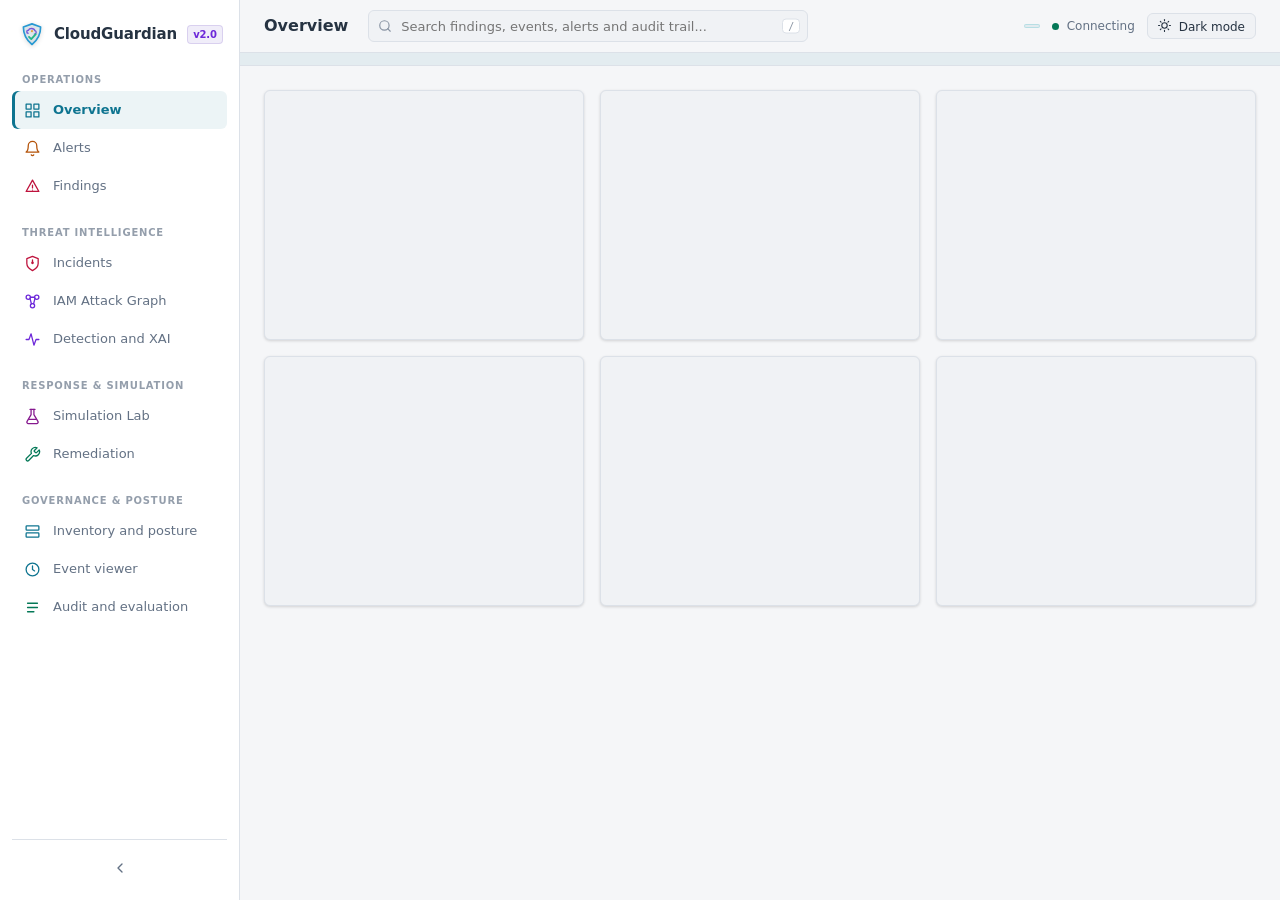
==== commit f3a2c35f: "docs: update CloudGuardian 2.0 documentation and finalize dashboard improvements" ====
--- a/static/index.html
+++ b/static/index.html
@@ -1,70 +1,262 @@
 <!DOCTYPE html>
 <html lang="en" data-theme="dark"><head><meta charset="utf-8"><meta name="viewport" content="width=device-width, initial-scale=1">
 <title>CloudGuardian</title>
+<link rel="icon" type="image/svg+xml" href="/static/logo.svg">
 <style>
-:root{--bg:#0f1114;--sf:#16191e;--sf2:#1d2127;--ln:#2a2f37;--tx:#e4e7eb;--mu:#8a93a0;--ac:#4c8dff;--onac:#0b1220;--ok:#3fb27f;--bad:#e5484d;--wr:#d9a02f;--c1:#4c8dff;--c2:#3fb27f;--c3:#d9a02f;--c4:#6b7480;--fl:rgba(76,141,255,.14);--oka:rgba(63,178,127,.4);--pad:24px;--gap:16px;--side:232px}
-:root[data-theme=light]{--bg:#f4f5f7;--sf:#fff;--sf2:#f1f3f6;--ln:#dde1e7;--tx:#1b2330;--mu:#667085;--ac:#2563eb;--onac:#fff;--ok:#15803d;--bad:#c0392b;--wr:#a16207;--c1:#2563eb;--c2:#15803d;--c3:#b7791f;--c4:#667085;--fl:rgba(37,99,235,.1);--oka:rgba(21,128,61,.4)}
+:root{
+  --bg:#10141C;
+  --side:#141A23;
+  --sf:#171D27;
+  --sf2:#202936;
+  --sf-elevated:#263240;
+  --ln:#303B49;
+  --tx:#DCE5EF;
+  --mu:#9BAABD;
+  --sub:#78879A;
+  --cyan:#55BFCB;
+  --violet:#9A87D5;
+  --emerald:#48A98B;
+  --amber:#D5A64B;
+  --coral:#D66C79;
+  --magenta:#B87CCB;
+  --ac:#55BFCB;
+  --ach:#68CFDB;
+  --onac:#0B1220;
+  --ok:#48A98B;
+  --bad:#D66C79;
+  --wr:#D5A64B;
+  --med:#D5A64B;
+  --low:#55BFCB;
+  --c1:#55BFCB;
+  --c2:#9A87D5;
+  --c3:#D5A64B;
+  --c4:#B87CCB;
+  --c5:#48A98B;
+  --fl:rgba(85,191,203,0.12);
+  --oka:rgba(72,169,139,0.22);
+  --bada:rgba(214,108,121,0.22);
+  --wra:rgba(213,166,75,0.22);
+  --vla:rgba(154,135,213,0.22);
+  --pad:24px;
+  --gap:16px;
+  --side-w:240px;
+}
+:root[data-theme=light]{
+  --bg:#F5F6F8;
+  --side:#FFFFFF;
+  --sf:#FFFFFF;
+  --sf2:#F0F2F5;
+  --sf-elevated:#FFFFFF;
+  --ln:#DCE1E8;
+  --tx:#263342;
+  --mu:#637184;
+  --sub:#8994A3;
+  --cyan:#0E7490;
+  --violet:#6D28D9;
+  --emerald:#047857;
+  --amber:#B45309;
+  --coral:#BE123C;
+  --magenta:#86198F;
+  --ac:#0E7490;
+  --ach:#155E75;
+  --onac:#FFFFFF;
+  --ok:#047857;
+  --bad:#BE123C;
+  --wr:#B45309;
+  --med:#B45309;
+  --low:#0E7490;
+  --c1:#0E7490;
+  --c2:#6D28D9;
+  --c3:#B45309;
+  --c4:#86198F;
+  --c5:#047857;
+  --fl:rgba(14,116,144,0.08);
+  --oka:rgba(4,120,87,0.18);
+  --bada:rgba(190,18,60,0.18);
+  --wra:rgba(180,83,9,0.18);
+  --vla:rgba(109,40,217,0.18);
+}
 *{box-sizing:border-box}html,body{height:100%}body{margin:0;background:var(--bg);color:var(--tx);font:13px/1.5 system-ui,-apple-system,"Segoe UI",Roboto,sans-serif;font-variant-numeric:tabular-nums}
 /* shell: sidebar + header + main */
-.shell{display:grid;grid-template-columns:var(--side) minmax(0,1fr);min-height:100vh}.mainc{min-width:0}
-.side{background:var(--sf);border-right:1px solid var(--ln);padding:16px 12px;display:flex;flex-direction:column;gap:16px;position:sticky;top:0;height:100vh;overflow-y:auto}
-.logo{display:flex;align-items:center;gap:10px;padding:0 8px;height:32px;font-weight:600;font-size:15px}.logo i{width:18px;height:18px;border-radius:4px;background:var(--ac);flex:none}
-nav{display:flex;flex-direction:column;gap:4px}
-.nv{display:flex;align-items:center;gap:12px;min-height:48px;padding:0 12px;border-radius:6px;color:var(--mu);text-decoration:none;font-size:14px;font-weight:500;box-shadow:inset 2px 0 0 transparent;transition:background .15s,color .15s,box-shadow .15s}
-.nv svg{width:20px;height:20px;flex:none}.nv:hover{background:var(--sf2);color:var(--tx)}.nv.on{background:var(--fl);color:var(--ac);box-shadow:inset 2px 0 0 var(--ac)}
-.bar{display:flex;align-items:center;gap:12px;padding:12px var(--pad);border-bottom:1px solid var(--ln);position:sticky;top:0;background:var(--bg);z-index:3}.bar h1{font-size:16px;margin:0;font-weight:600;white-space:nowrap}
-.sq{flex:1;min-width:0;max-width:440px;margin-left:12px}.rt{display:flex;align-items:center;gap:12px;margin-left:auto}.menu{display:none;align-items:center;justify-content:center;width:34px;padding:0}.menu svg{width:18px;height:18px}
-.mb{padding:6px var(--pad);font-size:12px;border-bottom:1px solid var(--ln)}.mb.sim{background:var(--fl);color:var(--ac)}.mb.live{background:rgba(63,178,127,.12);color:var(--ok)}
-.live{display:flex;align-items:center;gap:8px;color:var(--mu);font-size:12px;white-space:nowrap}.pd{width:8px;height:8px;border-radius:50%;background:var(--ok);animation:pulse 2s infinite}
+.shell{display:grid;grid-template-columns:var(--side-w) minmax(0,1fr);min-height:100vh;transition:grid-template-columns .2s ease}.mainc{min-width:0}
+.side{background:var(--side);border-right:1px solid var(--ln);padding:16px 12px;display:flex;flex-direction:column;gap:12px;position:sticky;top:0;height:100vh;overflow-y:auto;overflow-x:hidden;transition:width .2s ease,padding .2s ease}
+.logo{display:flex;align-items:center;gap:10px;padding:0 8px;height:36px;font-weight:600;font-size:15px;color:var(--tx);text-decoration:none;letter-spacing:-0.01em}
+.logo-mark{width:24px;height:24px;flex:none;filter:drop-shadow(0 1px 2px rgba(0,0,0,0.2))}
+.logo-text{font-weight:700;font-size:15px;color:var(--tx);white-space:nowrap}
+.logo-badge{font-size:10px;font-weight:600;padding:1px 5px;border-radius:4px;background:rgba(154,135,213,0.15);color:var(--violet);border:1px solid rgba(154,135,213,0.28);margin-left:auto}
+.side-nav-wrap{flex:1;min-height:0;overflow-y:auto}
+nav{display:flex;flex-direction:column;gap:2px}
+.nav-group{margin-bottom:10px}
+.nav-group-title{font-size:10px;font-weight:700;text-transform:uppercase;letter-spacing:0.08em;color:var(--sub);padding:8px 10px 4px;opacity:0.9}
+.nv{display:flex;align-items:center;gap:12px;min-height:38px;padding:0 12px;border-radius:6px;color:var(--mu);text-decoration:none;font-size:13px;font-weight:500;box-shadow:inset 3px 0 0 transparent;transition:background .14s,color .14s,box-shadow .14s}
+.nv svg{width:17px;height:17px;flex:none}
+.nv[data-page="overview"] svg{color:var(--cyan)}
+.nv[data-page="alerts"] svg{color:var(--amber)}
+.nv[data-page="findings"] svg{color:var(--coral)}
+.nv[data-page="incidents"] svg{color:var(--coral)}
+.nv[data-page="graph"] svg{color:var(--violet)}
+.nv[data-page="lab"] svg{color:var(--magenta)}
+.nv[data-page="remediation"] svg{color:var(--emerald)}
+.nv[data-page="inventory"] svg{color:var(--cyan)}
+.nv[data-page="threats"] svg{color:var(--violet)}
+.nv[data-page="events"] svg{color:var(--cyan)}
+.nv[data-page="audit"] svg{color:var(--emerald)}
+.nv:hover{background:var(--sf2);color:var(--tx)}
+.nv.on{background:var(--fl);color:var(--ac);box-shadow:inset 3px 0 0 var(--ac);font-weight:600}
+.side-toggle-wrap{display:flex;justify-content:center;align-items:center;margin-top:auto;padding-top:12px;border-top:1px solid var(--ln)}
+.side-toggle-btn{width:32px;height:32px;display:flex;align-items:center;justify-content:center;background:transparent;border:1px solid transparent;border-radius:6px;color:var(--mu);cursor:pointer;padding:0;transition:background .14s,border-color .14s,color .14s}
+.side-toggle-btn:hover{background:var(--sf2);color:var(--tx);border-color:var(--ln)}
+.side-toggle-btn:focus-visible{outline:2px solid var(--ac);outline-offset:1px}
+.toggle-icon{flex:none;transition:transform .22s cubic-bezier(0.2,0.7,0.2,1)}
+
+/* Collapsed sidebar mode */
+body.collapsed-sidebar .shell{grid-template-columns:64px minmax(0,1fr)}
+body.collapsed-sidebar .side{padding:16px 8px}
+body.collapsed-sidebar .logo{justify-content:center;padding:0}
+body.collapsed-sidebar .logo-text,
+body.collapsed-sidebar .logo-badge,
+body.collapsed-sidebar .nv-label,
+body.collapsed-sidebar .nav-group-title{display:none}
+body.collapsed-sidebar .nav-group{margin-bottom:4px}
+body.collapsed-sidebar .nv{justify-content:center;padding:0;height:38px}
+body.collapsed-sidebar .side-toggle-wrap{justify-content:center}
+body.collapsed-sidebar .toggle-icon{transform:rotate(180deg)}
+
+.bar{display:flex;align-items:center;gap:12px;padding:10px var(--pad);border-bottom:1px solid var(--ln);position:sticky;top:0;background:var(--bg);z-index:10}.bar h1{font-size:16px;margin:0;font-weight:600;white-space:nowrap}
+.sq-wrap{position:relative;flex:1;min-width:0;max-width:440px;margin-left:8px}
+.sq-icon{position:absolute;left:10px;top:50%;transform:translateY(-50%);width:14px;height:14px;color:var(--sub);pointer-events:none}
+.sq{width:100%;padding-left:32px;padding-right:36px;height:32px;background:var(--sf2);border:1px solid var(--ln);border-radius:6px;color:var(--tx);font:inherit;transition:border-color .14s}
+.sq:focus{outline:none;border-color:var(--ac);box-shadow:0 0 0 2px var(--fl)}
+.sq-kbd{position:absolute;right:8px;top:50%;transform:translateY(-50%);font:10px ui-monospace,Menlo,Consolas,monospace;background:var(--sf);border:1px solid var(--ln);border-radius:4px;padding:1px 5px;color:var(--sub);pointer-events:none}
+.rt{display:flex;align-items:center;gap:12px;margin-left:auto}.menu{display:none;align-items:center;justify-content:center;width:34px;padding:0}.menu svg{width:18px;height:18px}
+.mb{padding:6px var(--pad);font-size:12px;border-bottom:1px solid var(--ln)}.mb.sim{background:var(--fl);color:var(--ac)}.mb.live{background:rgba(72,169,139,0.12);color:var(--ok)}
+.live{display:flex;align-items:center;gap:8px;color:var(--mu);font-size:12px;white-space:nowrap}.pd{width:7px;height:7px;border-radius:50%;background:var(--ok)}
 .content{padding:var(--pad) var(--pad) 48px}.scrim{display:none}
 /* components */
-.panel{background:var(--sf);border:1px solid var(--ln);border-radius:8px;min-width:0}.ph{display:flex;justify-content:space-between;align-items:center;gap:12px;padding:10px 14px;border-bottom:1px solid var(--ln);min-height:41px}.pt{font-weight:600;font-size:13px}.pb{padding:14px}.mt{margin-top:var(--gap)}
+.panel{background:var(--sf);border:1px solid var(--ln);border-radius:6px;min-width:0;box-shadow:0 1px 3px rgba(0,0,0,0.15);transition:border-color .14s ease}
+.ph{display:flex;justify-content:space-between;align-items:center;gap:12px;padding:10px 14px;border-bottom:1px solid var(--ln);min-height:41px}
+.pt{font-weight:600;font-size:13px}.pb{padding:14px}.mt{margin-top:var(--gap)}
 .g3,.g2,.cols2,.kpis{display:grid;gap:var(--gap)}.g3{grid-template-columns:repeat(3,minmax(0,1fr))}.g2,.cols2{grid-template-columns:repeat(2,minmax(0,1fr))}.span2{grid-column:span 2}
-.kpis{grid-template-columns:repeat(5,minmax(0,1fr));margin-bottom:var(--gap)}.kp{padding:12px 14px;min-height:76px;display:flex;flex-direction:column;justify-content:center}.rg{flex-direction:row;align-items:center;gap:14px}.rg svg{width:48px;height:48px;flex:none}.kv{font-size:24px;font-weight:600;line-height:1.2;margin-top:2px}
-.lb{font-size:11px;text-transform:uppercase;letter-spacing:.06em;color:var(--mu);margin:14px 0 4px}.kp .lb{margin:0}.mu{color:var(--mu)}.note{margin:0 0 var(--gap);color:var(--mu)}.sec{font-size:13px;margin:24px 0 10px;font-weight:600}.lk{color:var(--ac);text-decoration:none;font-size:12px}p{margin:0 0 4px}
+.kpis{grid-template-columns:repeat(5,minmax(0,1fr));margin-bottom:var(--gap)}
+.kpis-6{display:grid;grid-template-columns:repeat(6,minmax(0,1fr));gap:var(--gap);margin-bottom:var(--gap)}
+.kp{padding:12px 14px;min-height:76px;display:flex;flex-direction:column;justify-content:center;position:relative}
+.kp.interactive{cursor:pointer;user-select:none;transition:transform .12s ease,border-color .12s ease}
+.kp.interactive:hover{transform:translateY(-1px);border-color:var(--kpi-accent,var(--ac));box-shadow:0 2px 8px rgba(0,0,0,0.2)}
+.kp.interactive:active{transform:translateY(0)}
+.kp.interactive:focus-visible{outline:2px solid var(--kpi-accent,var(--ac));outline-offset:1px}
+.kp-hint{font-size:11px;margin-top:6px;display:flex;align-items:center;gap:4px;font-weight:500;color:var(--kpi-accent,var(--ac));opacity:0.95}
+.rg{flex-direction:row;align-items:center;gap:14px}.rg svg{width:48px;height:48px;flex:none}.kv{font-size:24px;font-weight:600;line-height:1.2;margin-top:2px}
+.lb{font-size:11px;text-transform:uppercase;letter-spacing:.06em;color:var(--sub);margin:14px 0 4px}.kp .lb{margin:0}.mu{color:var(--mu)}.note{margin:0 0 var(--gap);color:var(--mu)}.sec{font-size:13px;margin:24px 0 10px;font-weight:600}.lk{color:var(--ac);text-decoration:none;font-size:12px}p{margin:0 0 4px}
 .rw{display:flex;align-items:center;gap:12px;padding:10px 14px;border-bottom:1px solid var(--ln)}.rw:last-child{border:0}.gr1{flex:1;min-width:0}
-.dot{width:8px;height:8px;border-radius:50%;flex:none;background:var(--mu)}.dot.ok{background:var(--ok)}.dot.bad{background:var(--bad)}.dot.wr{background:var(--wr)}
-.tg{display:inline-block;font-size:12px;font-weight:500;padding:1px 8px;border-radius:4px;background:var(--sf2);color:var(--mu);margin-left:6px;white-space:nowrap}td .tg,.rw .tg{margin-left:0}.tg.ok{color:var(--ok)}.tg.bad{color:var(--bad)}.tg.wr{color:var(--wr)}.tg.in{background:var(--fl);color:var(--ac);margin:0}
-.btn{height:30px;padding:0 12px;border-radius:6px;border:1px solid var(--ln);background:var(--sf2);color:var(--tx);font:500 12.5px system-ui,sans-serif;cursor:pointer;transition:background .15s,border-color .15s,transform .05s}.btn:hover{border-color:var(--mu)}.btn:active{transform:translateY(1px)}.btn:focus-visible,select:focus-visible,input:focus-visible,.nv:focus-visible{outline:2px solid var(--ac);outline-offset:1px}.btn:disabled{opacity:.5;cursor:default}
+.dot{width:7px;height:7px;border-radius:50%;flex:none;background:var(--sub)}.dot.ok{background:var(--ok)}.dot.bad{background:var(--bad)}.dot.wr{background:var(--wr)}
+.tg{display:inline-block;font-size:11.5px;font-weight:500;padding:1px 7px;border-radius:4px;background:var(--sf2);color:var(--mu);margin-left:6px;white-space:nowrap;border:1px solid transparent}td .tg,.rw .tg{margin-left:0}.tg.ok{color:var(--ok)}.tg.bad{color:var(--bad)}.tg.wr{color:var(--wr)}.tg.in{background:var(--fl);color:var(--ac);border-color:rgba(85,191,203,0.3);margin:0}
+.btn{height:30px;padding:0 12px;border-radius:6px;border:1px solid var(--ln);background:var(--sf2);color:var(--tx);font:500 12.5px system-ui,sans-serif;cursor:pointer;transition:background .14s,border-color .14s,transform .08s,color .14s}.btn:hover{border-color:var(--mu);background:var(--sf-elevated)}.btn:active{transform:translateY(1px)}.btn:focus-visible,select:focus-visible,input:focus-visible,.nv:focus-visible{outline:2px solid var(--ac);outline-offset:1px}.btn:disabled{opacity:.5;cursor:default}
 .btn.sm{height:26px;padding:0 10px;font-size:12px}.btn.primary{background:var(--ac);border-color:var(--ac);color:var(--onac)}.btn.danger{background:transparent;color:var(--bad);border-color:var(--bad)}.ac{display:flex;gap:8px;flex-wrap:wrap;margin-top:16px}
 select,input{height:30px;background:var(--sf2);color:var(--tx);border:1px solid var(--ln);border-radius:6px;padding:0 10px;font:inherit}.tools{display:flex;flex-wrap:wrap;gap:8px;align-items:center;margin-bottom:12px}
-.tbl{width:100%;border-collapse:collapse}.tbl th{height:36px;font-size:11px;text-transform:uppercase;letter-spacing:.06em;color:var(--mu);font-weight:500;text-align:left;padding:0 14px;border-bottom:1px solid var(--ln);white-space:nowrap}.tbl td{height:40px;padding:0 14px;border-bottom:1px solid var(--ln);vertical-align:middle}.tbl tr:last-child td{border:0}.tbl tr.clk{cursor:pointer}.tbl tr.clk:hover td{background:var(--sf2)}.wrap{overflow-x:auto}.mono{font:12px ui-monospace,Menlo,Consolas,monospace}
+.tbl{width:100%;border-collapse:collapse}.tbl th{height:36px;font-size:11px;text-transform:uppercase;letter-spacing:.06em;color:var(--sub);font-weight:500;text-align:left;padding:0 14px;border-bottom:1px solid var(--ln);white-space:nowrap}.tbl td{height:38px;padding:0 14px;border-bottom:1px solid var(--ln);vertical-align:middle}.tbl tr:last-child td{border:0}.tbl tr.clk{cursor:pointer}.tbl tr.clk:hover td{background:var(--sf2)}.wrap{overflow-x:auto}.mono{font:12px ui-monospace,Menlo,Consolas,monospace}
+.tbl tr.selected td{background:var(--fl)}.tbl tr.selected td:first-child{box-shadow:inset 3px 0 0 var(--ac)}
+.json-viewer{background:var(--bg);border:1px solid var(--ln);border-radius:6px;padding:10px;font:11.5px/1.55 ui-monospace,Menlo,Consolas,monospace;overflow:auto;white-space:pre-wrap;word-break:break-word}
+.json-k{color:var(--ac);font-weight:600}.json-s{color:#68CFDB}:root[data-theme=light] .json-s{color:#155E75}.json-n{color:var(--amber)}.json-b{color:var(--ok);font-weight:600}.json-null{color:var(--sub);font-style:italic}
 pre{background:var(--bg);border:1px solid var(--ln);border-radius:6px;padding:10px;font:12px/1.55 ui-monospace,Menlo,Consolas,monospace;overflow:auto;white-space:pre-wrap;word-break:break-word;margin:4px 0 0;max-width:100%}pre.chg{border-color:var(--wr)}.k{color:var(--ac)}
-.empty{padding:14px 16px;color:var(--mu);text-align:left}.es{display:flex;flex-direction:column;gap:12px;padding:16px;align-items:flex-start}.es .ac{margin:0}.chip{display:inline-block;font:12px ui-monospace,Menlo,monospace;background:var(--sf2);border-radius:4px;padding:1px 6px;margin:0 4px 4px 0}
+.empty{padding:14px 16px;color:var(--sub);text-align:left}.es{display:flex;flex-direction:column;gap:12px;padding:16px;align-items:flex-start}.es .ac{margin:0}.chip{display:inline-block;font:12px ui-monospace,Menlo,monospace;background:var(--sf2);border-radius:4px;padding:1px 6px;margin:0 4px 4px 0}
 .bt{height:6px;background:var(--sf2);border-radius:3px;overflow:hidden;margin:4px 0 10px}.bt i{display:block;height:100%;background:var(--ac);border-radius:3px;transform-origin:left}.br{display:flex;justify-content:space-between;gap:12px}
-.st{display:flex;flex-wrap:wrap;gap:8px 24px;margin:6px 0 8px}.s{display:flex;align-items:center;gap:8px;font-size:12px;color:var(--mu)}.s:before{content:"";width:8px;height:8px;border-radius:50%;border:1.5px solid var(--mu)}.s.d{color:var(--tx)}.s.d:before{background:var(--ok);border-color:var(--ok)}.s.a{color:var(--wr)}.s.a:before{border-color:var(--wr);animation:pulse 1.6s infinite}.s.x{color:var(--bad)}.s.x:before{background:var(--bad);border-color:var(--bad)}
-.fc{margin-bottom:var(--gap)}.fc.enter{animation:slide .35s cubic-bezier(.2,.7,.2,1)}.fresh td,.fresh{animation:flash 1.6s ease-out}
-.pipe{display:grid;grid-template-columns:repeat(5,minmax(0,1fr));margin-bottom:var(--gap);border:1px solid var(--ln);border-radius:8px;background:var(--sf);overflow:hidden}.stg{padding:10px 14px;border-right:1px solid var(--ln);position:relative}.stg:last-child{border:0}.stg span{display:block;font-size:11px;text-transform:uppercase;letter-spacing:.06em;color:var(--mu)}.stg b{font-size:18px}.stg.on{background:var(--fl)}.stg.on:after{content:"";position:absolute;left:0;bottom:0;height:2px;width:100%;background:var(--wr);transform-origin:left;animation:scan 1.8s ease-in-out infinite}
-.cslot{width:100%}.cslot svg{display:block}.sk{background:var(--sf2);animation:sk 1.4s ease-in-out infinite}
+.st{display:flex;flex-wrap:wrap;gap:8px 24px;margin:6px 0 8px}.s{display:flex;align-items:center;gap:8px;font-size:12px;color:var(--mu)}.s:before{content:"";width:8px;height:8px;border-radius:50%;border:1.5px solid var(--sub)}.s.d{color:var(--tx)}.s.d:before{background:var(--ok);border-color:var(--ok)}.s.a{color:var(--wr)}.s.a:before{border-color:var(--wr)}.s.x{color:var(--bad)}.s.x:before{background:var(--bad);border-color:var(--bad)}
+.fc{margin-bottom:var(--gap)}.fc.enter{animation:slide .3s cubic-bezier(.2,.7,.2,1)}.fresh td,.fresh{animation:flash 1.2s ease-out}
+.pipe{display:grid;grid-template-columns:repeat(5,minmax(0,1fr));margin-bottom:var(--gap);border:1px solid var(--ln);border-radius:6px;background:var(--sf);overflow:hidden}
+.stg{padding:10px 14px;border-right:1px solid var(--ln);position:relative;transition:background .14s ease}.stg:last-child{border:0}.stg.interactive{cursor:pointer;user-select:none}.stg.interactive:hover{background:var(--sf2)}
+.stg span{display:block;font-size:11px;text-transform:uppercase;letter-spacing:.06em;color:var(--sub)}.stg b{font-size:18px}.stg.on{background:var(--fl)}.stg.on:after{content:"";position:absolute;left:0;bottom:0;height:2px;width:100%;background:var(--wr)}
+.cslot{width:100%}.cslot svg{display:block}.cslot canvas{display:block;image-rendering:-webkit-optimize-contrast;image-rendering:crisp-edges}.sk{background:var(--sf2)}
 .drawer{position:fixed;top:0;right:0;height:100vh;width:min(580px,100vw);background:var(--sf);border-left:1px solid var(--ln);transform:translateX(100%);transition:transform .22s cubic-bezier(.2,.7,.2,1);z-index:40;overflow-y:auto;visibility:hidden}.drawer.open{transform:none;visibility:visible}.dh{display:flex;justify-content:space-between;align-items:flex-start;gap:12px;padding:14px 16px;border-bottom:1px solid var(--ln);position:sticky;top:0;background:var(--sf);z-index:1}.db{padding:0 16px 24px}.cmp{display:grid;grid-template-columns:repeat(3,minmax(0,1fr));gap:8px}.tl div{font:12px ui-monospace,Menlo,Consolas,monospace;padding:4px 0;border-bottom:1px solid var(--ln);word-break:break-word}.rk b{font-size:26px}
 /* legacy SVG charts (seed spread) only: scoped so icons and ECharts keep their own sizes */
-.pb>svg{display:block;width:100%;height:auto}svg text.ax{fill:var(--mu);font-size:11px}.gl{stroke:var(--ln)}.lg{display:flex;gap:16px;flex-wrap:wrap;margin-top:8px;font-size:12px;color:var(--mu)}.lg i{display:inline-block;width:10px;height:10px;border-radius:2px;margin-right:6px}
+.pb>svg{display:block;width:100%;height:auto}svg text.ax{fill:var(--sub);font-size:11px}.gl{stroke:var(--ln)}.lg{display:flex;gap:16px;flex-wrap:wrap;margin-top:8px;font-size:12px;color:var(--mu)}.lg i{display:inline-block;width:10px;height:10px;border-radius:2px;margin-right:6px}
 .draw{stroke-dasharray:1}.pop{transform-box:fill-box;transform-origin:center}.rc{transition:stroke-dasharray .9s cubic-bezier(.2,.7,.2,1)}
-.anim{animation:fade .28s ease-out}.anim .pop{animation:pop .5s cubic-bezier(.2,.7,.2,1) both;animation-delay:calc(var(--i)*90ms + .4s)}.anim .draw{animation:draw .8s ease-out both;animation-delay:calc(var(--i)*90ms)}.anim .gx,.enter .gx,.drawer.open .gx{animation:sx .7s cubic-bezier(.2,.7,.2,1) both;animation-delay:calc(var(--i)*80ms)}
-@keyframes fade{from{opacity:0;transform:translateY(6px)}}@keyframes sx{from{transform:scaleX(0)}}@keyframes pop{from{transform:scale(0)}}@keyframes draw{from{stroke-dashoffset:1}}@keyframes slide{from{opacity:0;transform:translateY(10px)}}@keyframes flash{from{background:var(--fl)}}@keyframes pulse{0%{box-shadow:0 0 0 0 var(--oka)}100%{box-shadow:0 0 0 8px transparent}}@keyframes scan{0%{transform:scaleX(0)}100%{transform:scaleX(1)}}@keyframes sk{50%{opacity:.5}}
-.tg.crit{background:rgba(229,72,77,.18);color:var(--bad);border:1px solid var(--bad)}
-.tg.high{background:rgba(217,160,47,.18);color:var(--wr);border:1px solid var(--wr)}
-.tg.med{background:rgba(76,141,255,.18);color:var(--ac);border:1px solid var(--ac)}
-.tg.pass{background:rgba(63,178,127,.18);color:var(--ok);border:1px solid var(--ok)}
-.tg.fail{background:rgba(229,72,77,.18);color:var(--bad);border:1px solid var(--bad)}
+.anim{animation:fade .22s ease-out}.anim .pop{animation:pop .35s cubic-bezier(.2,.7,.2,1) both;animation-delay:calc(var(--i)*60ms + .2s)}.anim .draw{animation:draw .5s ease-out both;animation-delay:calc(var(--i)*60ms)}.anim .gx,.enter .gx,.drawer.open .gx{animation:sx .5s cubic-bezier(.2,.7,.2,1) both;animation-delay:calc(var(--i)*50ms)}
+@keyframes fade{from{opacity:0}to{opacity:1}}@keyframes sx{from{transform:scaleX(0)}}@keyframes pop{from{transform:scale(0)}}@keyframes draw{from{stroke-dashoffset:1}}@keyframes slide{from{opacity:0;transform:translateY(6px)}}@keyframes flash{from{background:var(--fl)}}
+.tg.crit{background:rgba(214,108,121,0.14);color:var(--bad);border:1px solid rgba(214,108,121,0.35)}
+.tg.high{background:rgba(213,166,75,0.14);color:var(--wr);border:1px solid rgba(213,166,75,0.35)}
+.tg.med{background:rgba(213,166,75,0.10);color:var(--wr);border:1px solid rgba(213,166,75,0.25)}
+.tg.low{background:rgba(85,191,203,0.10);color:var(--cyan);border:1px solid rgba(85,191,203,0.25)}
+.tg.pass{background:rgba(72,169,139,0.14);color:var(--ok);border:1px solid rgba(72,169,139,0.35)}
+.tg.fail{background:rgba(214,108,121,0.14);color:var(--bad);border:1px solid rgba(214,108,121,0.35)}
+.tg.violet{background:rgba(154,135,213,0.14);color:var(--violet);border:1px solid rgba(154,135,213,0.35)}
+.tg.magenta{background:rgba(184,124,203,0.14);color:var(--magenta);border:1px solid rgba(184,124,203,0.35)}
 .flow-grid{display:grid;grid-template-columns:repeat(5,1fr);gap:10px;margin-bottom:16px}
 @media(max-width:1100px){.flow-grid{grid-template-columns:repeat(3,1fr)}}
 @media(max-width:700px){.flow-grid{grid-template-columns:1fr}}
-.flow-card{background:var(--sf2);border:1px solid var(--ln);border-radius:6px;padding:12px;cursor:pointer;transition:border-color .15s,background .15s}
+.flow-card{background:var(--sf2);border:1px solid var(--ln);border-radius:6px;padding:12px;cursor:pointer;transition:border-color .14s,background .14s}
 .flow-card:hover{border-color:var(--ac)}
-.flow-card.active{background:var(--fl);border-color:var(--ac);box-shadow:0 0 0 1px var(--ac)}
+.flow-card.active{background:var(--fl);border-color:var(--ac)}
 .diff-view{display:grid;grid-template-columns:1fr 1fr;gap:12px}
 @media(max-width:768px){.diff-view{grid-template-columns:1fr}}
 .step-nav{display:flex;align-items:center;justify-content:space-between;gap:12px;padding:12px;background:var(--sf2);border-radius:6px;border:1px solid var(--ln);margin-bottom:16px}
+@media(max-width:1200px){.kpis-6{grid-template-columns:repeat(3,minmax(0,1fr))}}
 @media(max-width:1100px){.g3{grid-template-columns:repeat(2,minmax(0,1fr))}.kpis{grid-template-columns:repeat(3,minmax(0,1fr))}.span2{grid-column:auto}}
-@media(max-width:1024px){:root{--pad:16px}.shell{grid-template-columns:minmax(0,1fr)}.side{position:fixed;left:0;top:0;width:240px;z-index:30;transform:translateX(-100%);visibility:hidden;transition:transform .2s ease,visibility .2s}body.navopen .side{transform:none;visibility:visible}.scrim{position:fixed;inset:0;background:rgba(0,0,0,.5);z-index:25}body.navopen .scrim{display:block}.menu{display:inline-flex}.bar{flex-wrap:wrap}.sq{order:3;flex-basis:100%;max-width:none;margin:0}.g2,.cols2,.cmp{grid-template-columns:minmax(0,1fr)}}
-@media(max-width:640px){.g3,.kpis{grid-template-columns:minmax(0,1fr)}.pipe{grid-template-columns:repeat(2,minmax(0,1fr))}.stg{border-bottom:1px solid var(--ln)}.live span{display:none}.feed .ev{grid-template-columns:64px 1fr}}
-@media(prefers-reduced-motion:reduce){*{animation:none!important;transition:none!important}}
+@media(max-width:1024px){:root{--pad:16px}.shell{grid-template-columns:minmax(0,1fr)}.side{position:fixed;left:0;top:0;width:240px;z-index:30;transform:translateX(-100%);visibility:hidden;transition:transform .2s ease,visibility .2s}body.navopen .side{transform:none;visibility:visible}.scrim{position:fixed;inset:0;background:rgba(0,0,0,.5);z-index:25}body.navopen .scrim{display:block}.menu{display:inline-flex}.bar{flex-wrap:wrap}.sq-wrap{order:3;flex-basis:100%;max-width:none;margin:8px 0 0}.g2,.cols2,.cmp{grid-template-columns:minmax(0,1fr)}}
+@media(max-width:640px){.g3,.kpis,.kpis-6{grid-template-columns:minmax(0,1fr)}.pipe{grid-template-columns:repeat(2,minmax(0,1fr))}.stg{border-bottom:1px solid var(--ln)}.live span{display:none}.feed .ev{grid-template-columns:64px 1fr}}
+@media(prefers-reduced-motion:reduce){*,*::before,*::after{animation:none!important;transition:none!important}}
+.cg-modal-backdrop{position:fixed;inset:0;background:rgba(5,9,18,0.72);backdrop-filter:blur(3px);z-index:90;display:flex;align-items:center;justify-content:center;padding:16px}
+.cg-modal-box{background:var(--sf);border:1px solid var(--ln);border-radius:6px;padding:20px;max-width:500px;width:100%;box-shadow:0 12px 28px rgba(0,0,0,0.4);animation:fade .2s ease-out}
+.cg-modal-header{display:flex;justify-content:space-between;align-items:center;border-bottom:1px solid var(--ln);padding-bottom:12px}
+.cg-toast-container{position:fixed;bottom:24px;right:24px;z-index:95;display:flex;flex-direction:column;gap:10px;pointer-events:none}
+.cg-toast{pointer-events:auto;padding:12px 18px;border-radius:6px;background:var(--sf);border:1px solid var(--ln);font-size:13px;color:var(--tx);display:flex;align-items:center;gap:10px;box-shadow:0 8px 20px rgba(0,0,0,0.3);animation:fade .2s ease-out;max-width:380px}
+.cg-toast.bad{border-color:var(--bad);background:rgba(214,108,121,0.12)}
+.cg-toast.ok{border-color:var(--ok);background:rgba(72,169,139,0.12)}
+.cg-toast.wr{border-color:var(--wr);background:rgba(213,166,75,0.12)}
 </style></head><body>
-<div class="shell"><aside class="side"><div class="logo"><i></i>CloudGuardian</div><nav id="nav"></nav></aside>
-<div class="mainc"><div class="bar"><button class="btn menu" id="menu" aria-label="Open navigation"><svg viewBox="0 0 24 24" fill="none" stroke="currentColor" stroke-width="1.8" stroke-linecap="round"><path d="M4 6h16M4 12h16M4 18h16"/></svg></button><h1 id="title"></h1><input id="gq" class="sq" type="search" placeholder="Search findings, events and audit   ( / )" aria-label="Search"><div class="rt"><span id="mode" class="tg in"></span><span class="live"><i class="pd"></i><span id="ver">Connecting</span></span><button class="btn sm" id="theme">Theme</button></div></div><div id="modebar" class="mb sim"></div><main class="content" id="app"></main></div></div>
+<div class="shell">
+<aside class="side">
+  <a class="logo" href="#overview" title="CloudGuardian Security Operations Center">
+    <img src="/static/logo.svg" class="logo-mark" alt="CloudGuardian Logo" width="24" height="24">
+    <span class="logo-text">CloudGuardian</span>
+    <span class="logo-badge">v2.0</span>
+  </a>
+  <div class="side-nav-wrap">
+    <nav id="nav"></nav>
+  </div>
+  <div class="side-toggle-wrap">
+    <button id="side-toggle" class="side-toggle-btn" aria-label="Collapse sidebar" title="Collapse sidebar">
+      <svg class="toggle-icon" viewBox="0 0 24 24" width="16" height="16" fill="none" stroke="currentColor" stroke-width="2" stroke-linecap="round" stroke-linejoin="round">
+        <polyline points="15 18 9 12 15 6"></polyline>
+      </svg>
+    </button>
+  </div>
+</aside>
+<div class="mainc">
+<div class="bar">
+  <button class="btn menu" id="menu" aria-label="Open navigation"><svg viewBox="0 0 24 24" fill="none" stroke="currentColor" stroke-width="1.8" stroke-linecap="round"><path d="M4 6h16M4 12h16M4 18h16"/></svg></button>
+  <h1 id="title"></h1>
+  <div class="sq-wrap">
+    <svg class="sq-icon" viewBox="0 0 24 24" fill="none" stroke="currentColor" stroke-width="2" stroke-linecap="round" stroke-linejoin="round"><circle cx="11" cy="11" r="8"></circle><line x1="21" y1="21" x2="16.65" y2="16.65"></line></svg>
+    <input id="gq" class="sq" type="search" placeholder="Search findings, events, alerts and audit trail..." aria-label="Search">
+    <span class="sq-kbd">/</span>
+  </div>
+  <div class="rt">
+    <span id="mode" class="tg in"></span>
+    <span class="live" title="Autonomous monitoring active"><i class="pd"></i><span id="ver">Connecting</span></span>
+    <button class="btn sm" id="theme" aria-label="Toggle color theme" title="Toggle dark / light mode">
+      <svg id="theme-icon" viewBox="0 0 24 24" width="13" height="13" fill="none" stroke="currentColor" stroke-width="2" stroke-linecap="round" stroke-linejoin="round" style="vertical-align:-1px;margin-right:4px">
+        <path d="M21 12.79A9 9 0 1 1 11.21 3 7 7 0 0 0 21 12.79z"></path>
+      </svg>
+      <span id="theme-label">Light mode</span>
+    </button>
+  </div>
+</div>
+<div id="modebar" class="mb sim"></div>
+<main class="content" id="app"></main>
+</div></div>
 <div class="scrim" id="scrim"></div>
 <div class="drawer" id="drawer" aria-label="Finding details"></div>
+<div class="cg-modal-backdrop" id="cg-modal" style="display:none;" role="dialog" aria-modal="true" aria-labelledby="cg-modal-title">
+  <div class="cg-modal-box">
+    <div class="cg-modal-header">
+      <h3 id="cg-modal-title" style="margin:0;font-size:15px;font-weight:600;">Dialog</h3>
+      <button class="btn sm" id="cg-modal-x" aria-label="Close dialog" style="padding:2px 8px;border:none;background:transparent;cursor:pointer;font-size:18px;color:var(--mu);line-height:1;">&times;</button>
+    </div>
+    <div class="cg-modal-body" id="cg-modal-body" style="margin:16px 0;font-size:13px;line-height:1.5;"></div>
+    <div class="cg-modal-footer" id="cg-modal-footer" style="display:flex;justify-content:flex-end;gap:8px;"></div>
+  </div>
+</div>
+<div class="cg-toast-container" id="cg-toast" aria-live="polite"></div>
 <script src="/static/vendor/echarts.min.js"></script>
 <script src="/static/charts.js"></script>
 <script src="/static/views.js"></script>
@@ -86,6 +278,12 @@
   architecture:'<polygon points="12 2 2 7 12 12 22 7 12 2"/><polyline points="2 17 12 22 22 17"/><polyline points="2 12 12 17 22 12"/>',
   demo:'<rect x="2" y="3" width="20" height="14" rx="2" ry="2"/><line x1="8" y1="21" x2="16" y2="21"/><line x1="12" y1="17" x2="12" y2="21"/><polygon points="10 8 16 10 10 12 10 8" fill="currentColor"/>'
 };
+const NAV_GROUPS=[
+  {label:"Operations",items:["overview","alerts","findings"]},
+  {label:"Threat Intelligence",items:["incidents","graph","threats"]},
+  {label:"Response & Simulation",items:["lab","remediation"]},
+  {label:"Governance & Posture",items:["inventory","events","audit"]}
+];
 const PAGES=[
   ["overview","Overview"],
   ["alerts","Alerts"],
@@ -120,7 +318,113 @@
 const route=()=>{const r=(location.hash||"#overview").slice(1);return V[r]?r:"overview"},evk=e=>e.t+e.name+e.user;
 async function get(p){try{return await (await fetch(p)).json()}catch(e){return null}}
 window.get=get;
-async function act(p){const r=await fetch(p,{method:"POST"});if(!r.ok){const j=await r.json().catch(()=>({}));alert(j.error||"Action failed")}SIG="";await poll()}
+function showToast(msg, type="info", duration=4000){
+  const c = $("cg-toast");
+  if(!c) return;
+  const t = document.createElement("div");
+  t.className = "cg-toast " + (type || "info");
+  t.innerHTML = `<span>${esc(msg)}</span>`;
+  c.appendChild(t);
+  setTimeout(()=>{
+    t.style.opacity = "0";
+    t.style.transform = "translateY(10px)";
+    t.style.transition = "opacity 0.2s, transform 0.2s";
+    setTimeout(()=>t.remove(), 250);
+  }, duration);
+}
+window.showToast = showToast;
+
+function closeModal(){
+  const m = $("cg-modal");
+  if(m) m.style.display = "none";
+}
+window.closeModal = closeModal;
+
+function promptModal({ title, label, defaultValue="", placeholder="", confirmText="Submit", onConfirm }){
+  const m = $("cg-modal");
+  if(!m) return;
+  $("cg-modal-title").textContent = title || "Prompt";
+  $("cg-modal-body").innerHTML = `
+    ${label ? `<label for="cg-modal-inp" style="display:block;margin-bottom:8px;font-weight:500;color:var(--tx);font-size:13px;">${esc(label)}</label>` : ''}
+    <input type="text" id="cg-modal-inp" class="inp" style="width:100%;box-sizing:border-box;height:34px;padding:0 10px;background:var(--sf2);color:var(--tx);border:1px solid var(--ln);border-radius:6px;font:inherit;" value="${esc(defaultValue)}" placeholder="${esc(placeholder)}" />
+    <div id="cg-modal-err" style="display:none;color:var(--bad);font-size:12px;margin-top:8px;font-weight:500;"></div>
+  `;
+  $("cg-modal-footer").innerHTML = `
+    <button class="btn" id="cg-modal-cancel">Cancel</button>
+    <button class="btn primary" id="cg-modal-confirm">${esc(confirmText)}</button>
+  `;
+  m.style.display = "flex";
+  const inp = $("cg-modal-inp");
+  const err = $("cg-modal-err");
+  if(inp){ inp.focus(); inp.select(); }
+  
+  const handleConfirm = () => {
+    const val = inp ? inp.value.trim() : "";
+    if(!val) {
+      if(err) {
+        err.textContent = "Incident title is required. Please provide a descriptive title.";
+        err.style.display = "block";
+      }
+      if(inp) {
+        inp.style.borderColor = "var(--bad)";
+        inp.focus();
+      }
+      return;
+    }
+    closeModal();
+    if(onConfirm) onConfirm(val);
+  };
+
+  $("cg-modal-confirm").onclick = handleConfirm;
+  $("cg-modal-cancel").onclick = closeModal;
+  $("cg-modal-x").onclick = closeModal;
+  if(inp) {
+    inp.oninput = () => {
+      if(err) err.style.display = "none";
+      inp.style.borderColor = "var(--ln)";
+    };
+    inp.onkeydown = (e) => {
+      if(e.key === "Enter") { e.preventDefault(); handleConfirm(); }
+      if(e.key === "Escape") { e.preventDefault(); closeModal(); }
+    };
+  }
+}
+window.promptModal = promptModal;
+
+function confirmModal({ title, message, confirmText="Confirm", cancelText="Cancel", danger=false, onConfirm }){
+  const m = $("cg-modal");
+  if(!m) return;
+  $("cg-modal-title").textContent = title || "Confirm Action";
+  $("cg-modal-body").innerHTML = `<p style="margin:0;color:var(--tx);">${esc(message)}</p>`;
+  $("cg-modal-footer").innerHTML = `
+    <button class="btn" id="cg-modal-cancel">${esc(cancelText)}</button>
+    <button class="btn ${danger ? 'danger' : 'primary'}" id="cg-modal-confirm">${esc(confirmText)}</button>
+  `;
+  m.style.display = "flex";
+  $("cg-modal-confirm").focus();
+  $("cg-modal-confirm").onclick = () => {
+    closeModal();
+    if(onConfirm) onConfirm();
+  };
+  $("cg-modal-cancel").onclick = closeModal;
+  $("cg-modal-x").onclick = closeModal;
+}
+window.confirmModal = confirmModal;
+
+function alertModal({ title, message, type="info" }){
+  const m = $("cg-modal");
+  if(!m) return;
+  $("cg-modal-title").textContent = title || "Notification";
+  $("cg-modal-body").innerHTML = `<p style="margin:0;color:var(--tx);">${esc(message)}</p>`;
+  $("cg-modal-footer").innerHTML = `<button class="btn primary" id="cg-modal-confirm">OK</button>`;
+  m.style.display = "flex";
+  $("cg-modal-confirm").focus();
+  $("cg-modal-confirm").onclick = closeModal;
+  $("cg-modal-x").onclick = closeModal;
+}
+window.alertModal = alertModal;
+
+async function act(p){const r=await (window.authFetch?window.authFetch(p,{method:"POST"}):fetch(p,{method:"POST",credentials:"include"}));if(!r.ok){const j=await r.json().catch(()=>({}));showToast(j.error||"Action failed","bad")}SIG="";await poll()}
 async function poll(){const s=await get("/api/state");if(!s)return;S=s;if(!BOOT){BOOT=true;S.events.forEach(e=>SEEN.add(evk(e)));S.findings.forEach(f=>FSEEN.add(f.id+f.status))}head();const g=JSON.stringify([s.findings,s.resources,s.events,s.score,s.evidence]);if(g!==SIG){SIG=g;render()}}
 async function loadStatic(){ML=(await get("/api/ml"))||ML;DS=(await get("/api/datasets"))||[];RU=(await get("/api/rules"))||[];await loadGraph();render()}
 async function loadAudit(){AU=(await get("/api/audit?q="+encodeURIComponent(Views.q())))||AU;if(route()=="audit")render()}
@@ -186,9 +490,40 @@
 function post(){document.querySelectorAll("[data-count]").forEach(el=>{const to=+el.dataset.count,k=el.dataset.k,dec=+(el.dataset.dec||0),suf=el.dataset.suf||"",from=PREV[k]==null?0:PREV[k];PREV[k]=to;if(from===to)return;const t0=performance.now();(function f(t){const p=Math.min(1,(t-t0)/700),e=1-Math.pow(1-p,3);el.textContent=(from+(to-from)*e).toFixed(dec)+suf;if(p<1)requestAnimationFrame(f)})(t0)});
  document.querySelectorAll(".rc").forEach(c=>{const to=+c.dataset.to,d=+c.dataset.d,from=PREV.ring==null?0:PREV.ring;PREV.ring=to;c.style.strokeDasharray=`${d*from/100} ${d}`;requestAnimationFrame(()=>requestAnimationFrame(()=>{c.style.strokeDasharray=`${d*to/100} ${d}`}))});
  S.events.forEach(e=>SEEN.add(evk(e)));S.findings.forEach(f=>FSEEN.add(f.id+f.status));Views.bind()}
-function render(anim){const r=route(),a=$("app");$("nav").innerHTML=PAGES.map(p=>`<a class="nv${p[0]==r?" on":""}" href="#${p[0]}"><svg viewBox="0 0 24 24" width="16" height="16" fill="none" stroke="currentColor" stroke-width="1.8" stroke-linecap="round" stroke-linejoin="round">${IC[p[0]]}</svg>${p[1]}</a>`).join("");$("title").textContent=TITLES[r]||(PAGES.find(p=>p[0]==r)||[r,r])[1];a.innerHTML=V[r]();
+function render(anim){const r=route(),a=$("app");$("nav").innerHTML=NAV_GROUPS.map(g=>`<div class="nav-group"><div class="nav-group-title">${g.label}</div>${g.items.map(k=>{const p=PAGES.find(x=>x[0]===k);if(!p)return"";return`<a class="nv nv-${p[0]}${p[0]==r?" on":""}" data-page="${p[0]}" href="#${p[0]}" title="${p[1]}"><svg viewBox="0 0 24 24" width="16" height="16" fill="none" stroke="currentColor" stroke-width="1.8" stroke-linecap="round" stroke-linejoin="round">${IC[p[0]]}</svg><span class="nv-label">${p[1]}</span></a>`}).join("")}</div>`).join("");$("title").textContent=TITLES[r]||(PAGES.find(p=>p[0]==r)||[r,r])[1];a.innerHTML=V[r]();
  if(anim){a.classList.remove("anim");void a.offsetWidth;a.classList.add("anim");clearTimeout(window._t);window._t=setTimeout(()=>a.classList.remove("anim"),1600)}post()}
-function setTheme(t){document.documentElement.dataset.theme=t;try{localStorage.cgTheme=t}catch(e){}$("theme").textContent=t=="light"?"Dark mode":"Light mode"}
+function setTheme(t){
+  document.documentElement.dataset.theme=t;
+  try{localStorage.cgTheme=t}catch(e){}
+  const isLight=t==="light";
+  const icon=$("theme-icon");
+  const label=$("theme-label");
+  if(label) label.textContent=isLight?"Dark mode":"Light mode";
+  if(icon){
+    if(isLight){
+      icon.innerHTML='<circle cx="12" cy="12" r="5"/><line x1="12" y1="1" x2="12" y2="3"/><line x1="12" y1="21" x2="12" y2="23"/><line x1="4.22" y1="4.22" x2="5.64" y2="5.64"/><line x1="18.36" y1="18.36" x2="19.78" y2="19.78"/><line x1="1" y1="12" x2="3" y2="12"/><line x1="21" y1="12" x2="23" y2="12"/><line x1="4.22" y1="19.78" x2="5.64" y2="18.36"/><line x1="18.36" y1="5.64" x2="19.78" y2="4.22"/>';
+    } else {
+      icon.innerHTML='<path d="M21 12.79A9 9 0 1 1 11.21 3 7 7 0 0 0 21 12.79z"/>';
+    }
+  }
+}
+const sideToggle=$("side-toggle");
+if(sideToggle){
+  sideToggle.onclick=()=>{
+    const isCol=document.body.classList.toggle("collapsed-sidebar");
+    try{localStorage.cgSideCollapsed=isCol?"1":"0"}catch(e){}
+    const titleText = isCol ? "Expand sidebar" : "Collapse sidebar";
+    sideToggle.title = titleText;
+    sideToggle.setAttribute("aria-label", titleText);
+  };
+  try{
+    if(localStorage.cgSideCollapsed==="1"){
+      document.body.classList.add("collapsed-sidebar");
+      sideToggle.title="Expand sidebar";
+      sideToggle.setAttribute("aria-label", "Expand sidebar");
+    }
+  }catch(e){}
+}
 document.addEventListener("click",e=>{const b=e.target.closest("[data-p]");if(b){b.disabled=true;act(b.dataset.p)}});
 $("theme").onclick=()=>setTheme(document.documentElement.dataset.theme=="light"?"dark":"light");
 window.addEventListener("hashchange",()=>{render(true);window.scrollTo(0,0);if(route()=="audit")loadAudit()});
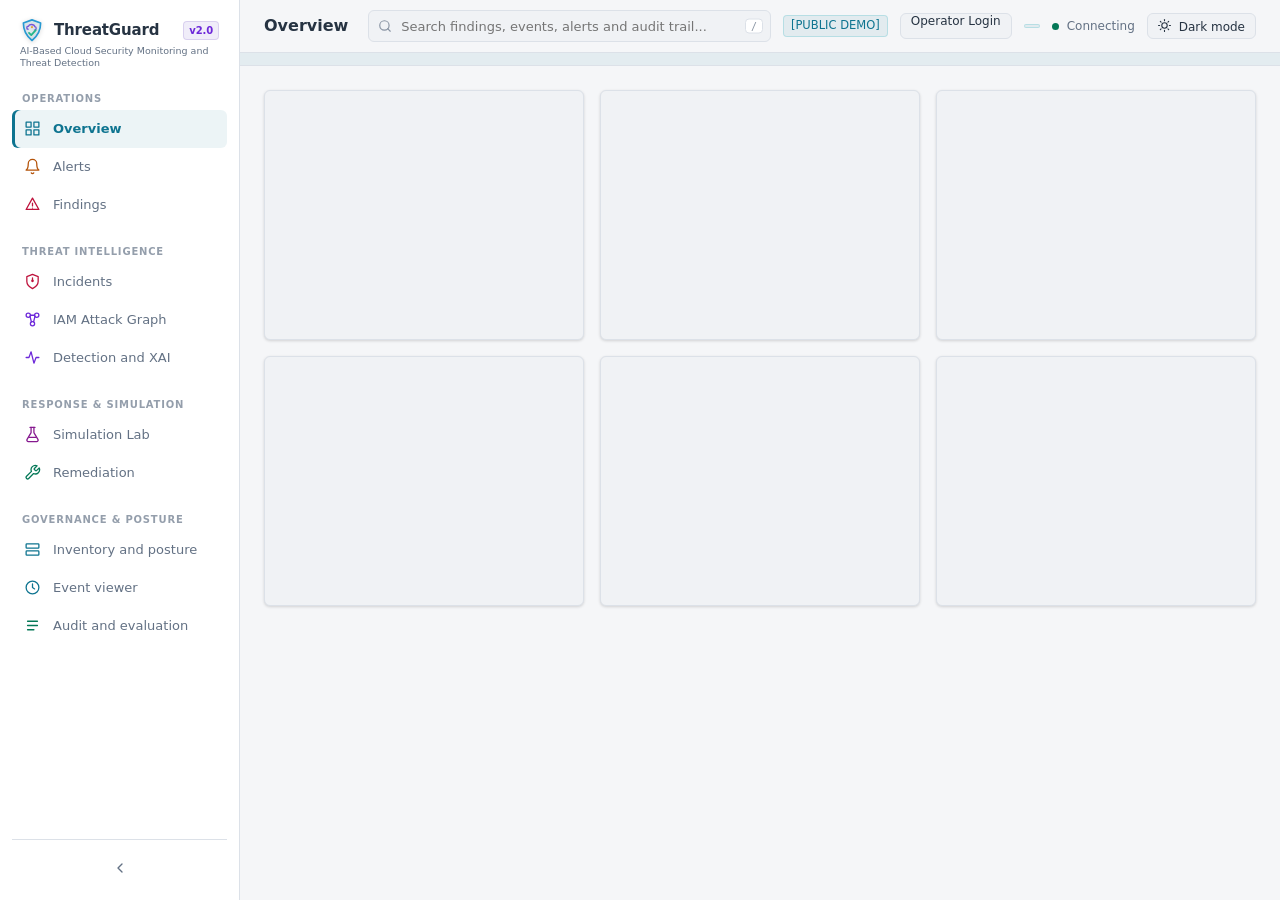
==== commit 13e9bb80: "feat: rebrand CloudGuardian as ThreatGuard and harden authentication" ====
--- a/static/index.html
+++ b/static/index.html
@@ -1,42 +1,42 @@
 <!DOCTYPE html>
 <html lang="en" data-theme="dark"><head><meta charset="utf-8"><meta name="viewport" content="width=device-width, initial-scale=1">
-<title>CloudGuardian</title>
+<title>ThreatGuard</title>
 <link rel="icon" type="image/svg+xml" href="/static/logo.svg">
 <style>
 :root{
-  --bg:#10141C;
-  --side:#141A23;
-  --sf:#171D27;
-  --sf2:#202936;
-  --sf-elevated:#263240;
-  --ln:#303B49;
-  --tx:#DCE5EF;
-  --mu:#9BAABD;
-  --sub:#78879A;
-  --cyan:#55BFCB;
-  --violet:#9A87D5;
-  --emerald:#48A98B;
-  --amber:#D5A64B;
-  --coral:#D66C79;
-  --magenta:#B87CCB;
-  --ac:#55BFCB;
-  --ach:#68CFDB;
-  --onac:#0B1220;
-  --ok:#48A98B;
-  --bad:#D66C79;
-  --wr:#D5A64B;
-  --med:#D5A64B;
-  --low:#55BFCB;
-  --c1:#55BFCB;
-  --c2:#9A87D5;
-  --c3:#D5A64B;
-  --c4:#B87CCB;
-  --c5:#48A98B;
-  --fl:rgba(85,191,203,0.12);
-  --oka:rgba(72,169,139,0.22);
-  --bada:rgba(214,108,121,0.22);
-  --wra:rgba(213,166,75,0.22);
-  --vla:rgba(154,135,213,0.22);
+  --bg:#0D1117;
+  --side:#161B22;
+  --sf:#161B22;
+  --sf2:#21262D;
+  --sf-elevated:#2A313C;
+  --ln:#30363D;
+  --tx:#E6EDF3;
+  --mu:#8B949E;
+  --sub:#6E7681;
+  --cyan:#39C5CF;
+  --violet:#BC8CFF;
+  --emerald:#3FB950;
+  --amber:#D29922;
+  --coral:#F85149;
+  --magenta:#D2A8FF;
+  --ac:#58A6FF;
+  --ach:#79C0FF;
+  --onac:#0D1117;
+  --ok:#3FB950;
+  --bad:#F85149;
+  --wr:#D29922;
+  --med:#D29922;
+  --low:#58A6FF;
+  --c1:#58A6FF;
+  --c2:#BC8CFF;
+  --c3:#D29922;
+  --c4:#D2A8FF;
+  --c5:#3FB950;
+  --fl:rgba(88,166,255,0.12);
+  --oka:rgba(63,185,80,0.22);
+  --bada:rgba(248,81,73,0.22);
+  --wra:rgba(210,153,34,0.22);
+  --vla:rgba(188,140,255,0.22);
   --pad:24px;
   --gap:16px;
   --side-w:240px;
@@ -80,10 +80,12 @@
 /* shell: sidebar + header + main */
 .shell{display:grid;grid-template-columns:var(--side-w) minmax(0,1fr);min-height:100vh;transition:grid-template-columns .2s ease}.mainc{min-width:0}
 .side{background:var(--side);border-right:1px solid var(--ln);padding:16px 12px;display:flex;flex-direction:column;gap:12px;position:sticky;top:0;height:100vh;overflow-y:auto;overflow-x:hidden;transition:width .2s ease,padding .2s ease}
-.logo{display:flex;align-items:center;gap:10px;padding:0 8px;height:36px;font-weight:600;font-size:15px;color:var(--tx);text-decoration:none;letter-spacing:-0.01em}
+.logo{display:flex;flex-direction:column;gap:3px;padding:2px 8px;font-weight:600;font-size:15px;color:var(--tx);text-decoration:none;letter-spacing:-0.01em}
+.logo-head{display:flex;align-items:center;gap:10px;width:100%}
 .logo-mark{width:24px;height:24px;flex:none;filter:drop-shadow(0 1px 2px rgba(0,0,0,0.2))}
 .logo-text{font-weight:700;font-size:15px;color:var(--tx);white-space:nowrap}
 .logo-badge{font-size:10px;font-weight:600;padding:1px 5px;border-radius:4px;background:rgba(154,135,213,0.15);color:var(--violet);border:1px solid rgba(154,135,213,0.28);margin-left:auto}
+.logo-sub{font-size:9.5px;font-weight:400;color:var(--mu);line-height:1.25;letter-spacing:0}
 .side-nav-wrap{flex:1;min-height:0;overflow-y:auto}
 nav{display:flex;flex-direction:column;gap:2px}
 .nav-group{margin-bottom:10px}
@@ -112,9 +114,11 @@
 /* Collapsed sidebar mode */
 body.collapsed-sidebar .shell{grid-template-columns:64px minmax(0,1fr)}
 body.collapsed-sidebar .side{padding:16px 8px}
-body.collapsed-sidebar .logo{justify-content:center;padding:0}
+body.collapsed-sidebar .logo{align-items:center;padding:0}
+body.collapsed-sidebar .logo-head{justify-content:center}
 body.collapsed-sidebar .logo-text,
 body.collapsed-sidebar .logo-badge,
+body.collapsed-sidebar .logo-sub,
 body.collapsed-sidebar .nv-label,
 body.collapsed-sidebar .nav-group-title{display:none}
 body.collapsed-sidebar .nav-group{margin-bottom:4px}
@@ -205,10 +209,13 @@
 </style></head><body>
 <div class="shell">
 <aside class="side">
-  <a class="logo" href="#overview" title="CloudGuardian Security Operations Center">
-    <img src="/static/logo.svg" class="logo-mark" alt="CloudGuardian Logo" width="24" height="24">
-    <span class="logo-text">CloudGuardian</span>
-    <span class="logo-badge">v2.0</span>
+  <a class="logo" href="#overview" title="ThreatGuard — AI-Based Cloud Security Monitoring and Threat Detection">
+    <div class="logo-head">
+      <img src="/static/logo.svg" class="logo-mark" alt="ThreatGuard Logo" width="24" height="24">
+      <span class="logo-text">ThreatGuard</span>
+      <span class="logo-badge">v2.0</span>
+    </div>
+    <div class="logo-sub">AI-Based Cloud Security Monitoring and Threat Detection</div>
   </a>
   <div class="side-nav-wrap">
     <nav id="nav"></nav>
@@ -231,6 +238,9 @@
     <span class="sq-kbd">/</span>
   </div>
   <div class="rt">
+    <span id="auth-badge" class="tg in" title="Public Demonstration Mode (Read-Only)">[PUBLIC DEMO]</span>
+    <button class="btn sm" id="btn-login-modal" aria-label="Operator login" title="Sign in as security operator">Operator Login</button>
+    <button class="btn sm danger" id="btn-logout" aria-label="Operator logout" title="Sign out of operator session" style="display:none;">Logout</button>
     <span id="mode" class="tg in"></span>
     <span class="live" title="Autonomous monitoring active"><i class="pd"></i><span id="ver">Connecting</span></span>
     <button class="btn sm" id="theme" aria-label="Toggle color theme" title="Toggle dark / light mode">
@@ -254,6 +264,24 @@
     </div>
     <div class="cg-modal-body" id="cg-modal-body" style="margin:16px 0;font-size:13px;line-height:1.5;"></div>
     <div class="cg-modal-footer" id="cg-modal-footer" style="display:flex;justify-content:flex-end;gap:8px;"></div>
+  </div>
+</div>
+<div class="cg-modal-backdrop" id="cg-login-modal" style="display:none;" role="dialog" aria-modal="true" aria-labelledby="cg-login-modal-title">
+  <div class="cg-modal-box">
+    <div class="cg-modal-header">
+      <h3 id="cg-login-modal-title" style="margin:0;font-size:15px;font-weight:600;">Operator Authentication</h3>
+      <button class="btn sm" id="cg-login-modal-x" aria-label="Close dialog" style="padding:2px 8px;border:none;background:transparent;cursor:pointer;font-size:18px;color:var(--mu);line-height:1;">&times;</button>
+    </div>
+    <div class="cg-modal-body" style="margin:16px 0;font-size:13px;line-height:1.5;">
+      <p style="margin:0 0 12px;color:var(--mu);">Authenticate with your authorized operator key to enable state-modifying security operations (attack simulation, remediation approval, rollback, and incident management).</p>
+      <label for="op-key-input" style="display:block;margin-bottom:6px;font-weight:500;color:var(--tx);font-size:12px;">OPERATOR API KEY</label>
+      <input type="password" id="op-key-input" class="inp" style="width:100%;box-sizing:border-box;height:34px;padding:0 10px;background:var(--sf2);color:var(--tx);border:1px solid var(--ln);border-radius:6px;font-family:ui-monospace,Menlo,Consolas,monospace;" placeholder="Enter operator key from .cg_key" autocomplete="current-password" />
+      <div id="op-login-err" style="display:none;color:var(--bad);font-size:12px;margin-top:8px;font-weight:500;"></div>
+    </div>
+    <div class="cg-modal-footer" style="display:flex;justify-content:flex-end;gap:8px;">
+      <button class="btn" id="cg-login-cancel">Cancel</button>
+      <button class="btn primary" id="cg-login-submit">Authenticate</button>
+    </div>
   </div>
 </div>
 <div class="cg-toast-container" id="cg-toast" aria-live="polite"></div>
@@ -528,5 +556,25 @@
 $("theme").onclick=()=>setTheme(document.documentElement.dataset.theme=="light"?"dark":"light");
 window.addEventListener("hashchange",()=>{render(true);window.scrollTo(0,0);if(route()=="audit")loadAudit()});
 let T0="dark";try{T0=localStorage.cgTheme||(matchMedia("(prefers-color-scheme: light)").matches?"light":"dark")}catch(e){}setTheme(T0);
+
+const btnLoginModal = $("btn-login-modal");
+if (btnLoginModal) btnLoginModal.onclick = () => window.openOperatorLoginModal && window.openOperatorLoginModal();
+const btnLogout = $("btn-logout");
+if (btnLogout) btnLogout.onclick = () => window.submitOperatorLogout && window.submitOperatorLogout();
+const btnLoginSubmit = $("cg-login-submit");
+if (btnLoginSubmit) btnLoginSubmit.onclick = () => window.submitOperatorLogin && window.submitOperatorLogin();
+const btnLoginCancel = $("cg-login-cancel");
+if (btnLoginCancel) btnLoginCancel.onclick = () => window.closeOperatorLoginModal && window.closeOperatorLoginModal();
+const btnLoginX = $("cg-login-modal-x");
+if (btnLoginX) btnLoginX.onclick = () => window.closeOperatorLoginModal && window.closeOperatorLoginModal();
+const opInp = $("op-key-input");
+if (opInp) {
+  opInp.onkeydown = (e) => {
+    if (e.key === "Enter") { e.preventDefault(); window.submitOperatorLogin && window.submitOperatorLogin(); }
+    if (e.key === "Escape") { e.preventDefault(); window.closeOperatorLoginModal && window.closeOperatorLoginModal(); }
+  };
+}
+if (window.checkAuthSession) window.checkAuthSession();
+
 render(true);poll().then(()=>render(true));loadStatic();loadAudit();setInterval(poll,1500);setInterval(()=>{if(route()=="audit")loadAudit()},4000);
 </script></body></html>
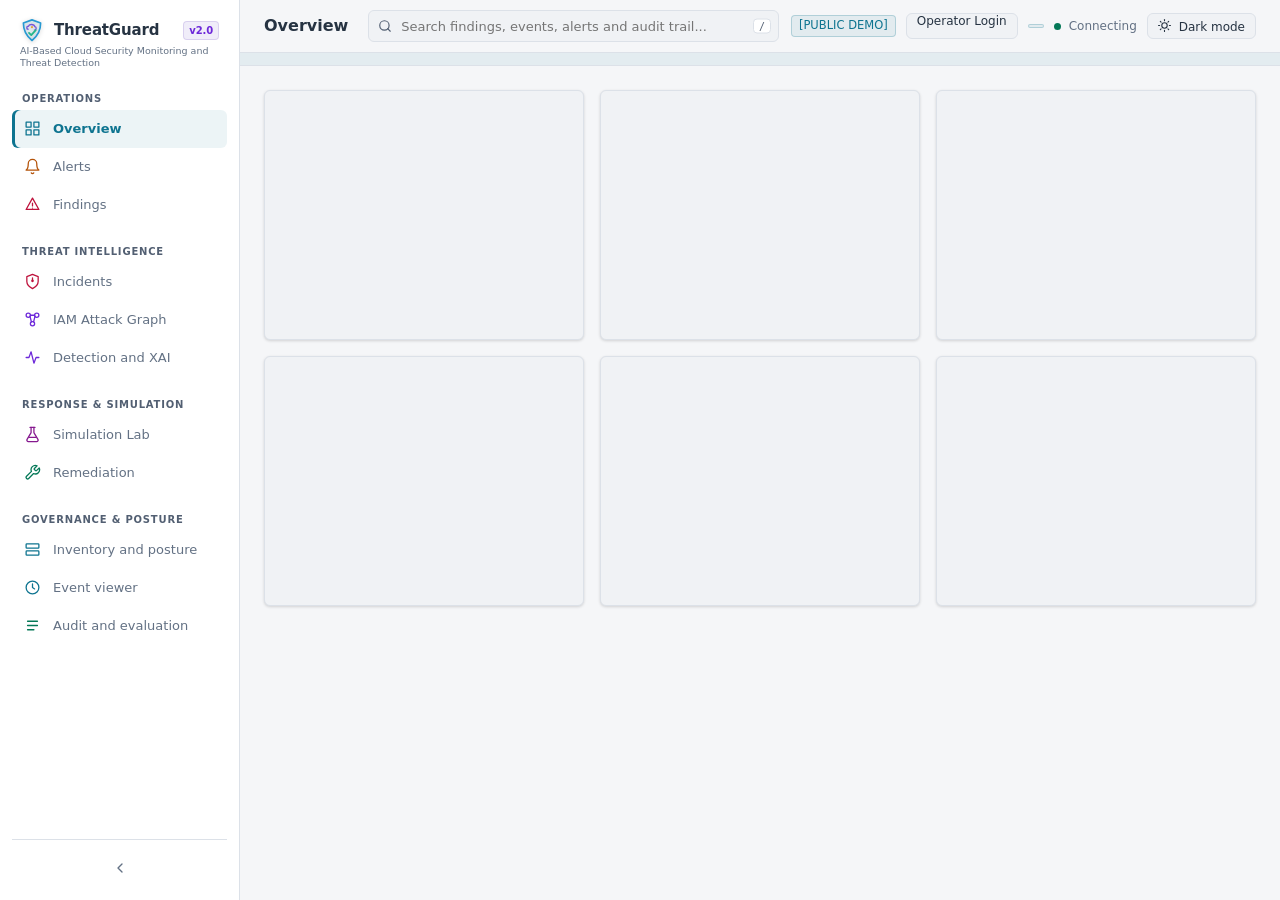
==== commit 7b2b91c8: "feat: finalize ThreatGuard dashboard accessibility and developer tooling" ====
--- a/static/index.html
+++ b/static/index.html
@@ -12,7 +12,7 @@
   --ln:#30363D;
   --tx:#E6EDF3;
   --mu:#8B949E;
-  --sub:#6E7681;
+  --sub:#7D8590;
   --cyan:#39C5CF;
   --violet:#BC8CFF;
   --emerald:#3FB950;
@@ -40,6 +40,23 @@
   --pad:24px;
   --gap:16px;
   --side-w:240px;
+  --radius:6px;
+  --radius-sm:4px;
+  --json-str:#68CFDB;
+  --crit-bg:rgba(214,108,121,0.14);
+  --crit-bdr:rgba(214,108,121,0.35);
+  --wr-bg:rgba(213,166,75,0.14);
+  --wr-bdr:rgba(213,166,75,0.35);
+  --wr-bg-subtle:rgba(213,166,75,0.10);
+  --wr-bdr-subtle:rgba(213,166,75,0.25);
+  --cyan-bg:rgba(85,191,203,0.10);
+  --cyan-bdr:rgba(85,191,203,0.25);
+  --ok-bg:rgba(72,169,139,0.14);
+  --ok-bdr:rgba(72,169,139,0.35);
+  --vlt-bg:rgba(154,135,213,0.14);
+  --vlt-bdr:rgba(154,135,213,0.35);
+  --mag-bg:rgba(184,124,203,0.14);
+  --mag-bdr:rgba(184,124,203,0.35);
 }
 :root[data-theme=light]{
   --bg:#F5F6F8;
@@ -50,7 +67,7 @@
   --ln:#DCE1E8;
   --tx:#263342;
   --mu:#637184;
-  --sub:#8994A3;
+  --sub:#525F72;
   --cyan:#0E7490;
   --violet:#6D28D9;
   --emerald:#047857;
@@ -75,6 +92,21 @@
   --bada:rgba(190,18,60,0.18);
   --wra:rgba(180,83,9,0.18);
   --vla:rgba(109,40,217,0.18);
+  --json-str:#155E75;
+  --crit-bg:rgba(190,18,60,0.12);
+  --crit-bdr:rgba(190,18,60,0.32);
+  --wr-bg:rgba(180,83,9,0.12);
+  --wr-bdr:rgba(180,83,9,0.32);
+  --wr-bg-subtle:rgba(180,83,9,0.08);
+  --wr-bdr-subtle:rgba(180,83,9,0.22);
+  --cyan-bg:rgba(14,116,144,0.08);
+  --cyan-bdr:rgba(14,116,144,0.24);
+  --ok-bg:rgba(4,120,87,0.12);
+  --ok-bdr:rgba(4,120,87,0.32);
+  --vlt-bg:rgba(109,40,217,0.12);
+  --vlt-bdr:rgba(109,40,217,0.32);
+  --mag-bg:rgba(134,25,143,0.12);
+  --mag-bdr:rgba(134,25,143,0.32);
 }
 *{box-sizing:border-box}html,body{height:100%}body{margin:0;background:var(--bg);color:var(--tx);font:13px/1.5 system-ui,-apple-system,"Segoe UI",Roboto,sans-serif;font-variant-numeric:tabular-nums}
 /* shell: sidebar + header + main */
@@ -89,7 +121,7 @@
 .side-nav-wrap{flex:1;min-height:0;overflow-y:auto}
 nav{display:flex;flex-direction:column;gap:2px}
 .nav-group{margin-bottom:10px}
-.nav-group-title{font-size:10px;font-weight:700;text-transform:uppercase;letter-spacing:0.08em;color:var(--sub);padding:8px 10px 4px;opacity:0.9}
+.nav-group-title{font-size:10px;font-weight:700;text-transform:uppercase;letter-spacing:0.08em;color:var(--sub);padding:8px 10px 4px}
 .nv{display:flex;align-items:center;gap:12px;min-height:38px;padding:0 12px;border-radius:6px;color:var(--mu);text-decoration:none;font-size:13px;font-weight:500;box-shadow:inset 3px 0 0 transparent;transition:background .14s,color .14s,box-shadow .14s}
 .nv svg{width:17px;height:17px;flex:none}
 .nv[data-page="overview"] svg{color:var(--cyan)}
@@ -129,10 +161,10 @@
 .bar{display:flex;align-items:center;gap:12px;padding:10px var(--pad);border-bottom:1px solid var(--ln);position:sticky;top:0;background:var(--bg);z-index:10}.bar h1{font-size:16px;margin:0;font-weight:600;white-space:nowrap}
 .sq-wrap{position:relative;flex:1;min-width:0;max-width:440px;margin-left:8px}
 .sq-icon{position:absolute;left:10px;top:50%;transform:translateY(-50%);width:14px;height:14px;color:var(--sub);pointer-events:none}
-.sq{width:100%;padding-left:32px;padding-right:36px;height:32px;background:var(--sf2);border:1px solid var(--ln);border-radius:6px;color:var(--tx);font:inherit;transition:border-color .14s}
-.sq:focus{outline:none;border-color:var(--ac);box-shadow:0 0 0 2px var(--fl)}
+.sq{width:100%;padding-left:32px;padding-right:36px;height:32px;background:var(--sf2);border:1px solid var(--ln);border-radius:var(--radius);color:var(--tx);font:inherit;transition:border-color .14s,box-shadow .14s}
+.sq:focus,.sq:focus-visible{outline:2px solid var(--ac);outline-offset:1px;border-color:var(--ac);box-shadow:0 0 0 3px var(--fl)}
 .sq-kbd{position:absolute;right:8px;top:50%;transform:translateY(-50%);font:10px ui-monospace,Menlo,Consolas,monospace;background:var(--sf);border:1px solid var(--ln);border-radius:4px;padding:1px 5px;color:var(--sub);pointer-events:none}
-.rt{display:flex;align-items:center;gap:12px;margin-left:auto}.menu{display:none;align-items:center;justify-content:center;width:34px;padding:0}.menu svg{width:18px;height:18px}
+.rt{display:flex;align-items:center;gap:10px;margin-left:auto;flex-wrap:wrap;justify-content:flex-end}.menu{display:none;align-items:center;justify-content:center;width:34px;padding:0}.menu svg{width:18px;height:18px}
 .mb{padding:6px var(--pad);font-size:12px;border-bottom:1px solid var(--ln)}.mb.sim{background:var(--fl);color:var(--ac)}.mb.live{background:rgba(72,169,139,0.12);color:var(--ok)}
 .live{display:flex;align-items:center;gap:8px;color:var(--mu);font-size:12px;white-space:nowrap}.pd{width:7px;height:7px;border-radius:50%;background:var(--ok)}
 .content{padding:var(--pad) var(--pad) 48px}.scrim{display:none}
@@ -153,59 +185,60 @@
 .lb{font-size:11px;text-transform:uppercase;letter-spacing:.06em;color:var(--sub);margin:14px 0 4px}.kp .lb{margin:0}.mu{color:var(--mu)}.note{margin:0 0 var(--gap);color:var(--mu)}.sec{font-size:13px;margin:24px 0 10px;font-weight:600}.lk{color:var(--ac);text-decoration:none;font-size:12px}p{margin:0 0 4px}
 .rw{display:flex;align-items:center;gap:12px;padding:10px 14px;border-bottom:1px solid var(--ln)}.rw:last-child{border:0}.gr1{flex:1;min-width:0}
 .dot{width:7px;height:7px;border-radius:50%;flex:none;background:var(--sub)}.dot.ok{background:var(--ok)}.dot.bad{background:var(--bad)}.dot.wr{background:var(--wr)}
-.tg{display:inline-block;font-size:11.5px;font-weight:500;padding:1px 7px;border-radius:4px;background:var(--sf2);color:var(--mu);margin-left:6px;white-space:nowrap;border:1px solid transparent}td .tg,.rw .tg{margin-left:0}.tg.ok{color:var(--ok)}.tg.bad{color:var(--bad)}.tg.wr{color:var(--wr)}.tg.in{background:var(--fl);color:var(--ac);border-color:rgba(85,191,203,0.3);margin:0}
-.btn{height:30px;padding:0 12px;border-radius:6px;border:1px solid var(--ln);background:var(--sf2);color:var(--tx);font:500 12.5px system-ui,sans-serif;cursor:pointer;transition:background .14s,border-color .14s,transform .08s,color .14s}.btn:hover{border-color:var(--mu);background:var(--sf-elevated)}.btn:active{transform:translateY(1px)}.btn:focus-visible,select:focus-visible,input:focus-visible,.nv:focus-visible{outline:2px solid var(--ac);outline-offset:1px}.btn:disabled{opacity:.5;cursor:default}
+.tg{display:inline-block;font-size:11.5px;font-weight:500;padding:1px 7px;border-radius:var(--radius-sm);background:var(--sf2);color:var(--mu);margin-left:6px;white-space:nowrap;border:1px solid transparent}td .tg,.rw .tg{margin-left:0}.tg.ok{color:var(--ok)}.tg.bad{color:var(--bad)}.tg.wr{color:var(--wr)}.tg.in{background:var(--fl);color:var(--ac);border-color:var(--cyan-bdr);margin:0}
+.btn{height:30px;padding:0 12px;border-radius:var(--radius);border:1px solid var(--ln);background:var(--sf2);color:var(--tx);font:500 12.5px system-ui,sans-serif;cursor:pointer;transition:background .14s,border-color .14s,transform .08s,color .14s}.btn:hover{border-color:var(--mu);background:var(--sf-elevated)}.btn:active{transform:translateY(1px)}.btn:focus-visible,select:focus-visible,input:focus-visible,.inp:focus-visible,.nv:focus-visible{outline:2px solid var(--ac);outline-offset:1px}.btn:disabled{opacity:.5;cursor:default}
 .btn.sm{height:26px;padding:0 10px;font-size:12px}.btn.primary{background:var(--ac);border-color:var(--ac);color:var(--onac)}.btn.danger{background:transparent;color:var(--bad);border-color:var(--bad)}.ac{display:flex;gap:8px;flex-wrap:wrap;margin-top:16px}
-select,input{height:30px;background:var(--sf2);color:var(--tx);border:1px solid var(--ln);border-radius:6px;padding:0 10px;font:inherit}.tools{display:flex;flex-wrap:wrap;gap:8px;align-items:center;margin-bottom:12px}
-.tbl{width:100%;border-collapse:collapse}.tbl th{height:36px;font-size:11px;text-transform:uppercase;letter-spacing:.06em;color:var(--sub);font-weight:500;text-align:left;padding:0 14px;border-bottom:1px solid var(--ln);white-space:nowrap}.tbl td{height:38px;padding:0 14px;border-bottom:1px solid var(--ln);vertical-align:middle}.tbl tr:last-child td{border:0}.tbl tr.clk{cursor:pointer}.tbl tr.clk:hover td{background:var(--sf2)}.wrap{overflow-x:auto}.mono{font:12px ui-monospace,Menlo,Consolas,monospace}
-.tbl tr.selected td{background:var(--fl)}.tbl tr.selected td:first-child{box-shadow:inset 3px 0 0 var(--ac)}
-.json-viewer{background:var(--bg);border:1px solid var(--ln);border-radius:6px;padding:10px;font:11.5px/1.55 ui-monospace,Menlo,Consolas,monospace;overflow:auto;white-space:pre-wrap;word-break:break-word}
-.json-k{color:var(--ac);font-weight:600}.json-s{color:#68CFDB}:root[data-theme=light] .json-s{color:#155E75}.json-n{color:var(--amber)}.json-b{color:var(--ok);font-weight:600}.json-null{color:var(--sub);font-style:italic}
-pre{background:var(--bg);border:1px solid var(--ln);border-radius:6px;padding:10px;font:12px/1.55 ui-monospace,Menlo,Consolas,monospace;overflow:auto;white-space:pre-wrap;word-break:break-word;margin:4px 0 0;max-width:100%}pre.chg{border-color:var(--wr)}.k{color:var(--ac)}
-.empty{padding:14px 16px;color:var(--sub);text-align:left}.es{display:flex;flex-direction:column;gap:12px;padding:16px;align-items:flex-start}.es .ac{margin:0}.chip{display:inline-block;font:12px ui-monospace,Menlo,monospace;background:var(--sf2);border-radius:4px;padding:1px 6px;margin:0 4px 4px 0}
+select,input,.inp{height:30px;background:var(--sf2);color:var(--tx);border:1px solid var(--ln);border-radius:var(--radius);padding:0 10px;font:inherit;box-sizing:border-box}.tools{display:flex;flex-wrap:wrap;gap:8px;align-items:center;margin-bottom:12px}
+.tbl{width:100%;border-collapse:collapse}.tbl th{height:36px;font-size:11px;text-transform:uppercase;letter-spacing:.06em;color:var(--sub);font-weight:500;text-align:left;padding:0 14px;border-bottom:1px solid var(--ln);white-space:nowrap}.tbl td{height:38px;padding:0 14px;border-bottom:1px solid var(--ln);vertical-align:middle}.tbl tr:last-child td{border:0}.tbl tr.clk{cursor:pointer;user-select:none}.tbl tr.clk:hover td{background:var(--sf2)}.tbl tr.clk:focus-visible{outline:2px solid var(--ac);outline-offset:-2px}.wrap{overflow-x:auto}.mono{font:12px ui-monospace,Menlo,Consolas,monospace}
+.tbl tr.selected td{background:var(--fl)}.tbl tr.selected td:first-child{box-shadow:inset 3px 0 0 var(--ac)}.tbl-btn{background:none;border:none;padding:0;margin:0;color:inherit;font:inherit;text-align:left;cursor:pointer;display:inline-flex;align-items:center;max-width:100%;border-radius:2px}.tbl-btn:focus-visible{outline:2px solid var(--ac);outline-offset:2px}
+.json-viewer{background:var(--bg);border:1px solid var(--ln);border-radius:var(--radius);padding:10px;font:11.5px/1.55 ui-monospace,Menlo,Consolas,monospace;overflow:auto;white-space:pre-wrap;word-break:break-word}
+.json-k{color:var(--ac);font-weight:600}.json-s{color:var(--json-str)}.json-n{color:var(--amber)}.json-b{color:var(--ok);font-weight:600}.json-null{color:var(--sub);font-style:italic}
+pre{background:var(--bg);border:1px solid var(--ln);border-radius:var(--radius);padding:10px;font:12px/1.55 ui-monospace,Menlo,Consolas,monospace;overflow:auto;white-space:pre-wrap;word-break:break-word;margin:4px 0 0;max-width:100%}pre.chg{border-color:var(--wr)}.k{color:var(--ac)}
+.empty{padding:14px 16px;color:var(--sub);text-align:left}.es{display:flex;flex-direction:column;gap:12px;padding:16px;align-items:flex-start}.es .ac{margin:0}.chip{display:inline-block;font:12px ui-monospace,Menlo,monospace;background:var(--sf2);border-radius:var(--radius-sm);padding:1px 6px;margin:0 4px 4px 0}
 .bt{height:6px;background:var(--sf2);border-radius:3px;overflow:hidden;margin:4px 0 10px}.bt i{display:block;height:100%;background:var(--ac);border-radius:3px;transform-origin:left}.br{display:flex;justify-content:space-between;gap:12px}
 .st{display:flex;flex-wrap:wrap;gap:8px 24px;margin:6px 0 8px}.s{display:flex;align-items:center;gap:8px;font-size:12px;color:var(--mu)}.s:before{content:"";width:8px;height:8px;border-radius:50%;border:1.5px solid var(--sub)}.s.d{color:var(--tx)}.s.d:before{background:var(--ok);border-color:var(--ok)}.s.a{color:var(--wr)}.s.a:before{border-color:var(--wr)}.s.x{color:var(--bad)}.s.x:before{background:var(--bad);border-color:var(--bad)}
 .fc{margin-bottom:var(--gap)}.fc.enter{animation:slide .3s cubic-bezier(.2,.7,.2,1)}.fresh td,.fresh{animation:flash 1.2s ease-out}
-.pipe{display:grid;grid-template-columns:repeat(5,minmax(0,1fr));margin-bottom:var(--gap);border:1px solid var(--ln);border-radius:6px;background:var(--sf);overflow:hidden}
+.pipe{display:grid;grid-template-columns:repeat(5,minmax(0,1fr));margin-bottom:var(--gap);border:1px solid var(--ln);border-radius:var(--radius);background:var(--sf);overflow:hidden}
 .stg{padding:10px 14px;border-right:1px solid var(--ln);position:relative;transition:background .14s ease}.stg:last-child{border:0}.stg.interactive{cursor:pointer;user-select:none}.stg.interactive:hover{background:var(--sf2)}
 .stg span{display:block;font-size:11px;text-transform:uppercase;letter-spacing:.06em;color:var(--sub)}.stg b{font-size:18px}.stg.on{background:var(--fl)}.stg.on:after{content:"";position:absolute;left:0;bottom:0;height:2px;width:100%;background:var(--wr)}
 .cslot{width:100%}.cslot svg{display:block}.cslot canvas{display:block;image-rendering:-webkit-optimize-contrast;image-rendering:crisp-edges}.sk{background:var(--sf2)}
-.drawer{position:fixed;top:0;right:0;height:100vh;width:min(580px,100vw);background:var(--sf);border-left:1px solid var(--ln);transform:translateX(100%);transition:transform .22s cubic-bezier(.2,.7,.2,1);z-index:40;overflow-y:auto;visibility:hidden}.drawer.open{transform:none;visibility:visible}.dh{display:flex;justify-content:space-between;align-items:flex-start;gap:12px;padding:14px 16px;border-bottom:1px solid var(--ln);position:sticky;top:0;background:var(--sf);z-index:1}.db{padding:0 16px 24px}.cmp{display:grid;grid-template-columns:repeat(3,minmax(0,1fr));gap:8px}.tl div{font:12px ui-monospace,Menlo,Consolas,monospace;padding:4px 0;border-bottom:1px solid var(--ln);word-break:break-word}.rk b{font-size:26px}
+.drawer{position:fixed;top:0;right:0;height:100vh;width:min(580px,100%);background:var(--sf);border-left:1px solid var(--ln);transform:translateX(100%);transition:transform .22s cubic-bezier(.2,.7,.2,1);z-index:40;overflow-y:auto;visibility:hidden}.drawer.open{transform:none;visibility:visible}.dh{display:flex;justify-content:space-between;align-items:flex-start;gap:12px;padding:14px 16px;border-bottom:1px solid var(--ln);position:sticky;top:0;background:var(--sf);z-index:1}.db{padding:0 16px 24px}.cmp{display:grid;grid-template-columns:repeat(3,minmax(0,1fr));gap:8px}.tl div{font:12px ui-monospace,Menlo,Consolas,monospace;padding:4px 0;border-bottom:1px solid var(--ln);word-break:break-word}.rk b{font-size:26px}
 /* legacy SVG charts (seed spread) only: scoped so icons and ECharts keep their own sizes */
 .pb>svg{display:block;width:100%;height:auto}svg text.ax{fill:var(--sub);font-size:11px}.gl{stroke:var(--ln)}.lg{display:flex;gap:16px;flex-wrap:wrap;margin-top:8px;font-size:12px;color:var(--mu)}.lg i{display:inline-block;width:10px;height:10px;border-radius:2px;margin-right:6px}
 .draw{stroke-dasharray:1}.pop{transform-box:fill-box;transform-origin:center}.rc{transition:stroke-dasharray .9s cubic-bezier(.2,.7,.2,1)}
 .anim{animation:fade .22s ease-out}.anim .pop{animation:pop .35s cubic-bezier(.2,.7,.2,1) both;animation-delay:calc(var(--i)*60ms + .2s)}.anim .draw{animation:draw .5s ease-out both;animation-delay:calc(var(--i)*60ms)}.anim .gx,.enter .gx,.drawer.open .gx{animation:sx .5s cubic-bezier(.2,.7,.2,1) both;animation-delay:calc(var(--i)*50ms)}
 @keyframes fade{from{opacity:0}to{opacity:1}}@keyframes sx{from{transform:scaleX(0)}}@keyframes pop{from{transform:scale(0)}}@keyframes draw{from{stroke-dashoffset:1}}@keyframes slide{from{opacity:0;transform:translateY(6px)}}@keyframes flash{from{background:var(--fl)}}
-.tg.crit{background:rgba(214,108,121,0.14);color:var(--bad);border:1px solid rgba(214,108,121,0.35)}
-.tg.high{background:rgba(213,166,75,0.14);color:var(--wr);border:1px solid rgba(213,166,75,0.35)}
-.tg.med{background:rgba(213,166,75,0.10);color:var(--wr);border:1px solid rgba(213,166,75,0.25)}
-.tg.low{background:rgba(85,191,203,0.10);color:var(--cyan);border:1px solid rgba(85,191,203,0.25)}
-.tg.pass{background:rgba(72,169,139,0.14);color:var(--ok);border:1px solid rgba(72,169,139,0.35)}
-.tg.fail{background:rgba(214,108,121,0.14);color:var(--bad);border:1px solid rgba(214,108,121,0.35)}
-.tg.violet{background:rgba(154,135,213,0.14);color:var(--violet);border:1px solid rgba(154,135,213,0.35)}
-.tg.magenta{background:rgba(184,124,203,0.14);color:var(--magenta);border:1px solid rgba(184,124,203,0.35)}
+.tg.crit{background:var(--crit-bg);color:var(--bad);border:1px solid var(--crit-bdr)}
+.tg.high{background:var(--wr-bg);color:var(--wr);border:1px solid var(--wr-bdr)}
+.tg.med{background:var(--wr-bg-subtle);color:var(--wr);border:1px solid var(--wr-bdr-subtle)}
+.tg.low{background:var(--cyan-bg);color:var(--cyan);border:1px solid var(--cyan-bdr)}
+.tg.pass{background:var(--ok-bg);color:var(--ok);border:1px solid var(--ok-bdr)}
+.tg.fail{background:var(--crit-bg);color:var(--bad);border:1px solid var(--crit-bdr)}
+.tg.violet{background:var(--vlt-bg);color:var(--violet);border:1px solid var(--vlt-bdr)}
+.tg.magenta{background:var(--mag-bg);color:var(--magenta);border:1px solid var(--mag-bdr)}
 .flow-grid{display:grid;grid-template-columns:repeat(5,1fr);gap:10px;margin-bottom:16px}
 @media(max-width:1100px){.flow-grid{grid-template-columns:repeat(3,1fr)}}
 @media(max-width:700px){.flow-grid{grid-template-columns:1fr}}
-.flow-card{background:var(--sf2);border:1px solid var(--ln);border-radius:6px;padding:12px;cursor:pointer;transition:border-color .14s,background .14s}
+.flow-card{background:var(--sf2);border:1px solid var(--ln);border-radius:var(--radius);padding:12px;cursor:pointer;transition:border-color .14s,background .14s}
 .flow-card:hover{border-color:var(--ac)}
 .flow-card.active{background:var(--fl);border-color:var(--ac)}
 .diff-view{display:grid;grid-template-columns:1fr 1fr;gap:12px}
 @media(max-width:768px){.diff-view{grid-template-columns:1fr}}
-.step-nav{display:flex;align-items:center;justify-content:space-between;gap:12px;padding:12px;background:var(--sf2);border-radius:6px;border:1px solid var(--ln);margin-bottom:16px}
+.step-nav{display:flex;align-items:center;justify-content:space-between;gap:12px;padding:12px;background:var(--sf2);border-radius:var(--radius);border:1px solid var(--ln);margin-bottom:16px}
 @media(max-width:1200px){.kpis-6{grid-template-columns:repeat(3,minmax(0,1fr))}}
 @media(max-width:1100px){.g3{grid-template-columns:repeat(2,minmax(0,1fr))}.kpis{grid-template-columns:repeat(3,minmax(0,1fr))}.span2{grid-column:auto}}
 @media(max-width:1024px){:root{--pad:16px}.shell{grid-template-columns:minmax(0,1fr)}.side{position:fixed;left:0;top:0;width:240px;z-index:30;transform:translateX(-100%);visibility:hidden;transition:transform .2s ease,visibility .2s}body.navopen .side{transform:none;visibility:visible}.scrim{position:fixed;inset:0;background:rgba(0,0,0,.5);z-index:25}body.navopen .scrim{display:block}.menu{display:inline-flex}.bar{flex-wrap:wrap}.sq-wrap{order:3;flex-basis:100%;max-width:none;margin:8px 0 0}.g2,.cols2,.cmp{grid-template-columns:minmax(0,1fr)}}
-@media(max-width:640px){.g3,.kpis,.kpis-6{grid-template-columns:minmax(0,1fr)}.pipe{grid-template-columns:repeat(2,minmax(0,1fr))}.stg{border-bottom:1px solid var(--ln)}.live span{display:none}.feed .ev{grid-template-columns:64px 1fr}}
+@media(max-width:640px){.g3,.kpis,.kpis-6{grid-template-columns:minmax(0,1fr)}.pipe{grid-template-columns:repeat(2,minmax(0,1fr))}.stg{border-bottom:1px solid var(--ln)}.live span,#theme-label{display:none}#theme{padding:0 6px}#theme svg{margin-right:0}.rt{gap:6px}.feed .ev{grid-template-columns:64px 1fr}}
+@media(max-width:440px){:root{--pad:12px}.bar{padding:8px var(--pad);gap:8px}.bar h1{font-size:14px}.rt{gap:4px}#auth-badge{font-size:10px;padding:1px 5px}.btn.sm{height:24px;padding:0 6px;font-size:11px}#mode{font-size:10px;padding:1px 5px}}
 @media(prefers-reduced-motion:reduce){*,*::before,*::after{animation:none!important;transition:none!important}}
 .cg-modal-backdrop{position:fixed;inset:0;background:rgba(5,9,18,0.72);backdrop-filter:blur(3px);z-index:90;display:flex;align-items:center;justify-content:center;padding:16px}
-.cg-modal-box{background:var(--sf);border:1px solid var(--ln);border-radius:6px;padding:20px;max-width:500px;width:100%;box-shadow:0 12px 28px rgba(0,0,0,0.4);animation:fade .2s ease-out}
+.cg-modal-box{background:var(--sf);border:1px solid var(--ln);border-radius:var(--radius);padding:20px;max-width:500px;width:100%;box-shadow:0 12px 28px rgba(0,0,0,0.4);animation:fade .2s ease-out}
 .cg-modal-header{display:flex;justify-content:space-between;align-items:center;border-bottom:1px solid var(--ln);padding-bottom:12px}
 .cg-toast-container{position:fixed;bottom:24px;right:24px;z-index:95;display:flex;flex-direction:column;gap:10px;pointer-events:none}
-.cg-toast{pointer-events:auto;padding:12px 18px;border-radius:6px;background:var(--sf);border:1px solid var(--ln);font-size:13px;color:var(--tx);display:flex;align-items:center;gap:10px;box-shadow:0 8px 20px rgba(0,0,0,0.3);animation:fade .2s ease-out;max-width:380px}
-.cg-toast.bad{border-color:var(--bad);background:rgba(214,108,121,0.12)}
-.cg-toast.ok{border-color:var(--ok);background:rgba(72,169,139,0.12)}
-.cg-toast.wr{border-color:var(--wr);background:rgba(213,166,75,0.12)}
+.cg-toast{pointer-events:auto;padding:12px 18px;border-radius:var(--radius);background:var(--sf);border:1px solid var(--ln);font-size:13px;color:var(--tx);display:flex;align-items:center;gap:10px;box-shadow:0 8px 20px rgba(0,0,0,0.3);animation:fade .2s ease-out;max-width:380px}
+.cg-toast.bad{border-color:var(--bad);background:var(--crit-bg)}
+.cg-toast.ok{border-color:var(--ok);background:var(--ok-bg)}
+.cg-toast.wr{border-color:var(--wr);background:var(--wr-bg)}
 </style></head><body>
 <div class="shell">
 <aside class="side">
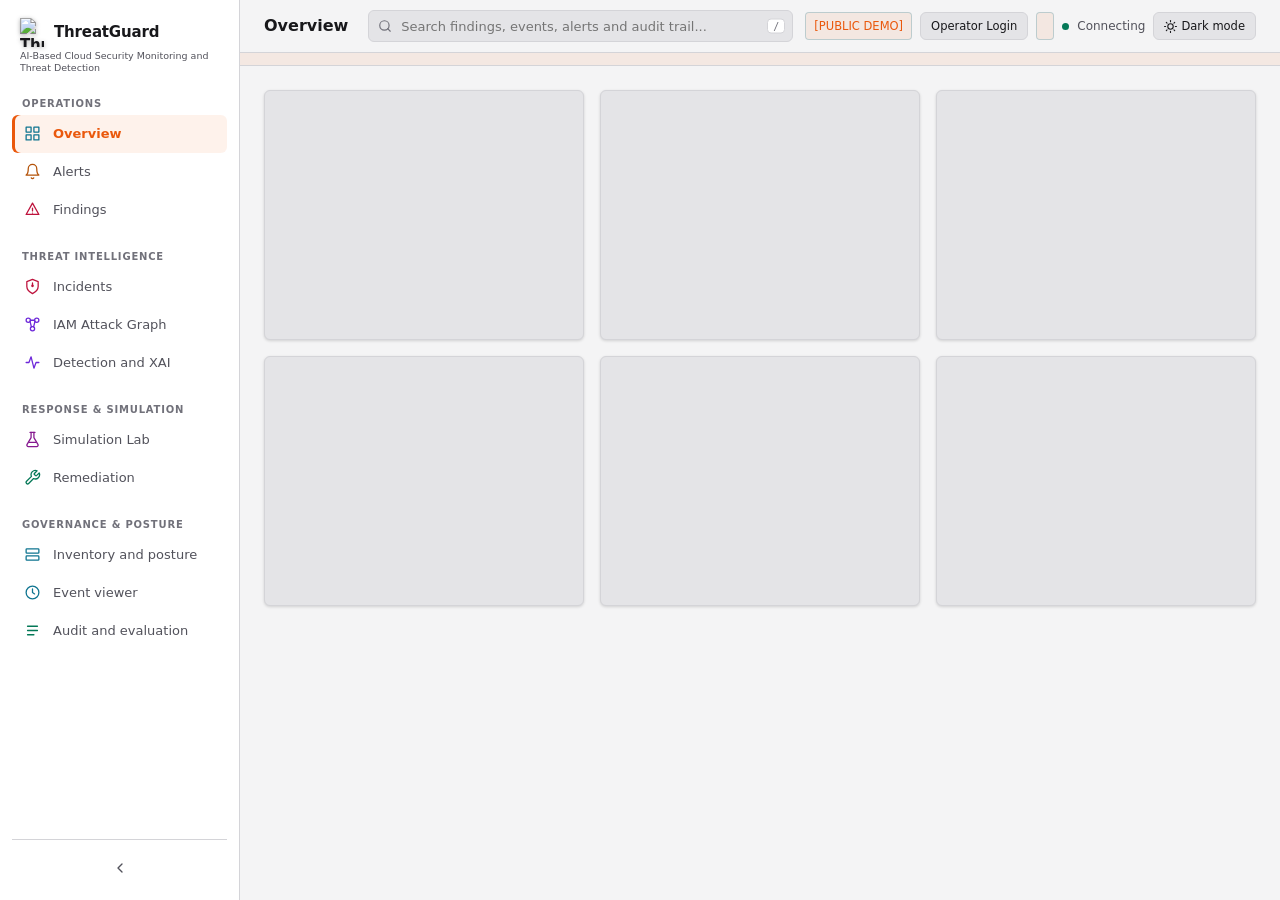
==== commit 8a9f1623: "docs: update ThreatGuard README and FinOps documentation" ====
--- a/static/index.html
+++ b/static/index.html
@@ -1,38 +1,44 @@
 <!DOCTYPE html>
 <html lang="en" data-theme="dark"><head><meta charset="utf-8"><meta name="viewport" content="width=device-width, initial-scale=1">
 <title>ThreatGuard</title>
-<link rel="icon" type="image/svg+xml" href="/static/logo.svg">
+<link rel="icon" type="image/svg+xml" href="/static/favicon.svg?v=2">
+<link rel="icon" type="image/png" sizes="32x32" href="/static/favicon-32x32.png?v=2">
+<link rel="icon" type="image/png" sizes="16x16" href="/static/favicon-16x16.png?v=2">
+<link rel="apple-touch-icon" sizes="180x180" href="/static/apple-touch-icon.png?v=2">
+<link rel="shortcut icon" href="/static/favicon.ico?v=2">
+<link rel="manifest" href="/static/site.webmanifest">
 <style>
 :root{
-  --bg:#0D1117;
-  --side:#161B22;
-  --sf:#161B22;
-  --sf2:#21262D;
-  --sf-elevated:#2A313C;
-  --ln:#30363D;
-  --tx:#E6EDF3;
-  --mu:#8B949E;
+  --bg:#121215;
+  --side:#18181B;
+  --sf:#18181B;
+  --sf2:#27272A;
+  --sf-elevated:#3F3F46;
+  --ln:#2E2E33;
+  --tx:#FAFAFA;
+  --mu:#A1A1AA;
   --sub:#7D8590;
+  --sec-grey:#52525B;
   --cyan:#39C5CF;
   --violet:#BC8CFF;
   --emerald:#3FB950;
   --amber:#D29922;
   --coral:#F85149;
   --magenta:#D2A8FF;
-  --ac:#58A6FF;
-  --ach:#79C0FF;
-  --onac:#0D1117;
+  --ac:#F97316;
+  --ach:#FB923C;
+  --onac:#FFFFFF;
   --ok:#3FB950;
   --bad:#F85149;
   --wr:#D29922;
   --med:#D29922;
-  --low:#58A6FF;
-  --c1:#58A6FF;
+  --low:#F97316;
+  --c1:#F97316;
   --c2:#BC8CFF;
   --c3:#D29922;
   --c4:#D2A8FF;
   --c5:#3FB950;
-  --fl:rgba(88,166,255,0.12);
+  --fl:rgba(249,115,22,0.12);
   --oka:rgba(63,185,80,0.22);
   --bada:rgba(248,81,73,0.22);
   --wra:rgba(210,153,34,0.22);
@@ -42,57 +48,58 @@
   --side-w:240px;
   --radius:6px;
   --radius-sm:4px;
-  --json-str:#68CFDB;
-  --crit-bg:rgba(214,108,121,0.14);
-  --crit-bdr:rgba(214,108,121,0.35);
-  --wr-bg:rgba(213,166,75,0.14);
-  --wr-bdr:rgba(213,166,75,0.35);
-  --wr-bg-subtle:rgba(213,166,75,0.10);
-  --wr-bdr-subtle:rgba(213,166,75,0.25);
-  --cyan-bg:rgba(85,191,203,0.10);
-  --cyan-bdr:rgba(85,191,203,0.25);
-  --ok-bg:rgba(72,169,139,0.14);
-  --ok-bdr:rgba(72,169,139,0.35);
-  --vlt-bg:rgba(154,135,213,0.14);
-  --vlt-bdr:rgba(154,135,213,0.35);
-  --mag-bg:rgba(184,124,203,0.14);
-  --mag-bdr:rgba(184,124,203,0.35);
+  --json-str:#F97316;
+  --crit-bg:rgba(248,81,73,0.14);
+  --crit-bdr:rgba(248,81,73,0.35);
+  --wr-bg:rgba(210,153,34,0.14);
+  --wr-bdr:rgba(210,153,34,0.35);
+  --wr-bg-subtle:rgba(210,153,34,0.10);
+  --wr-bdr-subtle:rgba(210,153,34,0.25);
+  --cyan-bg:rgba(57,197,207,0.10);
+  --cyan-bdr:rgba(57,197,207,0.25);
+  --ok-bg:rgba(63,185,80,0.14);
+  --ok-bdr:rgba(63,185,80,0.35);
+  --vlt-bg:rgba(188,140,255,0.14);
+  --vlt-bdr:rgba(188,140,255,0.35);
+  --mag-bg:rgba(210,168,255,0.14);
+  --mag-bdr:rgba(210,168,255,0.35);
 }
 :root[data-theme=light]{
-  --bg:#F5F6F8;
+  --bg:#F4F4F5;
   --side:#FFFFFF;
   --sf:#FFFFFF;
-  --sf2:#F0F2F5;
+  --sf2:#E4E4E7;
   --sf-elevated:#FFFFFF;
-  --ln:#DCE1E8;
-  --tx:#263342;
-  --mu:#637184;
-  --sub:#525F72;
+  --ln:#D4D4D8;
+  --tx:#18181B;
+  --mu:#52525B;
+  --sub:#71717A;
+  --sec-grey:#52525B;
   --cyan:#0E7490;
   --violet:#6D28D9;
   --emerald:#047857;
   --amber:#B45309;
   --coral:#BE123C;
   --magenta:#86198F;
-  --ac:#0E7490;
-  --ach:#155E75;
+  --ac:#EA580C;
+  --ach:#C2410C;
   --onac:#FFFFFF;
   --ok:#047857;
   --bad:#BE123C;
   --wr:#B45309;
   --med:#B45309;
-  --low:#0E7490;
-  --c1:#0E7490;
+  --low:#EA580C;
+  --c1:#EA580C;
   --c2:#6D28D9;
   --c3:#B45309;
   --c4:#86198F;
   --c5:#047857;
-  --fl:rgba(14,116,144,0.08);
+  --fl:rgba(234,88,12,0.08);
   --oka:rgba(4,120,87,0.18);
   --bada:rgba(190,18,60,0.18);
   --wra:rgba(180,83,9,0.18);
   --vla:rgba(109,40,217,0.18);
-  --json-str:#155E75;
+  --json-str:#C2410C;
   --crit-bg:rgba(190,18,60,0.12);
   --crit-bdr:rgba(190,18,60,0.32);
   --wr-bg:rgba(180,83,9,0.12);
@@ -114,9 +121,8 @@
 .side{background:var(--side);border-right:1px solid var(--ln);padding:16px 12px;display:flex;flex-direction:column;gap:12px;position:sticky;top:0;height:100vh;overflow-y:auto;overflow-x:hidden;transition:width .2s ease,padding .2s ease}
 .logo{display:flex;flex-direction:column;gap:3px;padding:2px 8px;font-weight:600;font-size:15px;color:var(--tx);text-decoration:none;letter-spacing:-0.01em}
 .logo-head{display:flex;align-items:center;gap:10px;width:100%}
-.logo-mark{width:24px;height:24px;flex:none;filter:drop-shadow(0 1px 2px rgba(0,0,0,0.2))}
+.logo-mark{width:24px;height:29px;flex:none;filter:drop-shadow(0 1px 2px rgba(0,0,0,0.3));object-fit:contain}
 .logo-text{font-weight:700;font-size:15px;color:var(--tx);white-space:nowrap}
-.logo-badge{font-size:10px;font-weight:600;padding:1px 5px;border-radius:4px;background:rgba(154,135,213,0.15);color:var(--violet);border:1px solid rgba(154,135,213,0.28);margin-left:auto}
 .logo-sub{font-size:9.5px;font-weight:400;color:var(--mu);line-height:1.25;letter-spacing:0}
 .side-nav-wrap{flex:1;min-height:0;overflow-y:auto}
 nav{display:flex;flex-direction:column;gap:2px}
@@ -148,8 +154,8 @@
 body.collapsed-sidebar .side{padding:16px 8px}
 body.collapsed-sidebar .logo{align-items:center;padding:0}
 body.collapsed-sidebar .logo-head{justify-content:center}
+body.collapsed-sidebar .logo-mark{width:28px;height:34px}
 body.collapsed-sidebar .logo-text,
-body.collapsed-sidebar .logo-badge,
 body.collapsed-sidebar .logo-sub,
 body.collapsed-sidebar .nv-label,
 body.collapsed-sidebar .nav-group-title{display:none}
@@ -164,7 +170,10 @@
 .sq{width:100%;padding-left:32px;padding-right:36px;height:32px;background:var(--sf2);border:1px solid var(--ln);border-radius:var(--radius);color:var(--tx);font:inherit;transition:border-color .14s,box-shadow .14s}
 .sq:focus,.sq:focus-visible{outline:2px solid var(--ac);outline-offset:1px;border-color:var(--ac);box-shadow:0 0 0 3px var(--fl)}
 .sq-kbd{position:absolute;right:8px;top:50%;transform:translateY(-50%);font:10px ui-monospace,Menlo,Consolas,monospace;background:var(--sf);border:1px solid var(--ln);border-radius:4px;padding:1px 5px;color:var(--sub);pointer-events:none}
-.rt{display:flex;align-items:center;gap:10px;margin-left:auto;flex-wrap:wrap;justify-content:flex-end}.menu{display:none;align-items:center;justify-content:center;width:34px;padding:0}.menu svg{width:18px;height:18px}
+.rt{display:flex;align-items:center;gap:8px;margin-left:auto;flex-wrap:wrap;justify-content:flex-end}
+.rt #auth-badge,.rt #mode{height:28px;line-height:26px;display:inline-flex;align-items:center;padding:0 8px;box-sizing:border-box}
+.rt .btn.sm{height:28px;padding:0 10px;font-size:11.5px;display:inline-flex;align-items:center;justify-content:center}
+.menu{display:none;align-items:center;justify-content:center;width:34px;padding:0}.menu svg{width:18px;height:18px}
 .mb{padding:6px var(--pad);font-size:12px;border-bottom:1px solid var(--ln)}.mb.sim{background:var(--fl);color:var(--ac)}.mb.live{background:rgba(72,169,139,0.12);color:var(--ok)}
 .live{display:flex;align-items:center;gap:8px;color:var(--mu);font-size:12px;white-space:nowrap}.pd{width:7px;height:7px;border-radius:50%;background:var(--ok)}
 .content{padding:var(--pad) var(--pad) 48px}.scrim{display:none}
@@ -173,6 +182,71 @@
 .ph{display:flex;justify-content:space-between;align-items:center;gap:12px;padding:10px 14px;border-bottom:1px solid var(--ln);min-height:41px}
 .pt{font-weight:600;font-size:13px}.pb{padding:14px}.mt{margin-top:var(--gap)}
 .g3,.g2,.cols2,.kpis{display:grid;gap:var(--gap)}.g3{grid-template-columns:repeat(3,minmax(0,1fr))}.g2,.cols2{grid-template-columns:repeat(2,minmax(0,1fr))}.span2{grid-column:span 2}
+.alerts-layout{display:grid;gap:var(--gap);grid-template-columns:minmax(0,1.38fr) minmax(0,1fr);align-items:start}
+@media(max-width:1220px){.alerts-layout{grid-template-columns:minmax(0,1fr)}}
+.cost-reports-layout{display:flex;flex-direction:column;gap:var(--gap);width:100%}
+.cost-history-panel{overflow:hidden}
+.cost-history-bar{display:flex;justify-content:space-between;align-items:center;gap:10px 12px;flex-wrap:wrap;padding:10px 14px;cursor:pointer;user-select:none}
+.cost-history-bar:hover{background:var(--sf2)}
+.cost-history-title{display:flex;align-items:center;gap:10px;flex-wrap:wrap;min-width:0}
+.cost-history-meta{font-size:12px;color:var(--mu);overflow-wrap:anywhere}
+.cost-history-actions{display:flex;align-items:center;gap:8px;flex-wrap:wrap;margin-left:auto}
+.cost-history-chev{display:inline-flex;align-items:center;gap:6px}
+.cost-history-chev svg{transition:transform .18s ease}
+.cost-history-panel.open .cost-history-chev svg{transform:rotate(180deg)}
+.cost-history-body{max-height:320px;overflow-y:auto;border-top:1px solid var(--ln)}
+.cost-history-body[hidden]{display:none}
+.cost-history-tbl th,.cost-history-tbl td{padding:8px 12px;height:auto;line-height:1.4;vertical-align:middle}
+@media(max-width:640px){
+.cost-history-tbl thead{display:none}
+.cost-history-tbl,.cost-history-tbl tbody{display:block;width:100%}
+.cost-history-tbl tr{display:grid;grid-template-columns:minmax(0,1fr) auto;gap:4px 10px;padding:10px 12px;border-bottom:1px solid var(--ln);width:100%;box-sizing:border-box}
+.cost-history-tbl tr:last-child{border-bottom:0}
+.cost-history-tbl td{display:block;padding:0 !important;border:0 !important}
+.cost-history-tbl td.ch-id{grid-column:1 / -1}
+.cost-history-tbl td.ch-cost{text-align:right;white-space:nowrap}
+}
+.cost-report-detail{width:100%}
+.cost-report-body{padding:14px}
+.cost-tbl{width:100%;border-collapse:collapse}
+.cost-tbl th{white-space:normal;line-height:1.3;padding:8px 10px;height:auto}
+.cost-tbl td{padding:8px 10px;height:auto;vertical-align:top;overflow-wrap:break-word;word-break:normal;line-height:1.45}
+.cost-tbl .tg{white-space:normal;text-align:left;line-height:1.25}
+.cost-tbl .mono-wrap{overflow-wrap:anywhere;word-break:break-word}
+.tools>input,.tools>select{max-width:100%}
+.cost-rpt-sec{margin-top:20px;padding-top:16px;border-top:1px solid var(--ln);width:100%}
+.cost-rpt-sec:first-of-type{margin-top:8px;padding-top:0;border-top:0}
+.cost-kpis-5{display:grid;grid-template-columns:repeat(5,minmax(0,1fr));gap:12px;margin-bottom:14px}
+@media(max-width:960px){.cost-kpis-5{grid-template-columns:repeat(2,minmax(0,1fr))}}
+@media(max-width:540px){.cost-kpis-5{grid-template-columns:minmax(0,1fr)}}
+@media(max-width:640px){.cost-report-body{padding:12px}}
+.alerts-tbl{width:100%;table-layout:fixed;border-collapse:collapse}
+.alerts-tbl th,.alerts-tbl td{box-sizing:border-box}
+.alerts-tbl th.col-id{width:72px;min-width:68px;padding:8px 6px 8px 10px}
+.alerts-tbl td.col-id{width:72px;padding:8px 6px 8px 10px}
+.alerts-tbl th.col-sev{width:68px;min-width:64px;text-align:center;padding:8px 4px}
+.alerts-tbl td.col-sev{width:68px;text-align:center;padding:8px 4px}
+.alerts-tbl th.col-title{min-width:0;padding:8px 10px}
+.alerts-tbl td.col-title{min-width:0;padding:8px 10px}
+.alerts-tbl th.col-res{width:145px;min-width:130px;padding:8px 8px}
+.alerts-tbl td.col-res{width:145px;padding:8px 8px}
+.alerts-tbl th.col-status{width:148px;min-width:138px;padding:8px 10px 8px 8px}
+.alerts-tbl td.col-status{width:148px;padding:8px 10px 8px 8px}
+.alerts-tbl tr{min-height:52px}
+.alerts-tbl td{height:auto;min-height:52px;vertical-align:middle}
+@media(max-width:680px){
+.alerts-tbl thead{display:none}
+.alerts-tbl,.alerts-tbl tbody{display:block;width:100%}
+.alerts-tbl tr{display:grid;grid-template-areas:"id sev" "title title" "res res" "status status";grid-template-columns:1fr auto;gap:6px 10px;padding:12px;border-bottom:1px solid var(--ln);box-sizing:border-box;width:100%;cursor:pointer}
+.alerts-tbl tr.selected{background:var(--fl);box-shadow:inset 3px 0 0 var(--ac)}
+.alerts-tbl td{display:block;padding:0 !important;height:auto !important;border:0 !important;width:100% !important}
+.alerts-tbl td.col-id{grid-area:id;display:flex;align-items:center}
+.alerts-tbl td.col-sev{grid-area:sev;display:flex;justify-content:flex-end;align-items:center}
+.alerts-tbl td.col-title{grid-area:title}
+.alerts-tbl td.col-res{grid-area:res;display:flex;align-items:center;gap:6px;font-size:11px;white-space:nowrap;overflow:hidden;text-overflow:ellipsis}
+.alerts-tbl td.col-res::before{content:"RESOURCE:";color:var(--mu);font-size:10px;font-weight:600;letter-spacing:0.04em;flex:none}
+.alerts-tbl td.col-status{grid-area:status;padding-top:6px !important;border-top:1px dashed var(--ln) !important;margin-top:2px}
+}
 .kpis{grid-template-columns:repeat(5,minmax(0,1fr));margin-bottom:var(--gap)}
 .kpis-6{display:grid;grid-template-columns:repeat(6,minmax(0,1fr));gap:var(--gap);margin-bottom:var(--gap)}
 .kp{padding:12px 14px;min-height:76px;display:flex;flex-direction:column;justify-content:center;position:relative}
@@ -226,13 +300,15 @@
 @media(max-width:768px){.diff-view{grid-template-columns:1fr}}
 .step-nav{display:flex;align-items:center;justify-content:space-between;gap:12px;padding:12px;background:var(--sf2);border-radius:var(--radius);border:1px solid var(--ln);margin-bottom:16px}
 @media(max-width:1200px){.kpis-6{grid-template-columns:repeat(3,minmax(0,1fr))}}
+@media(max-width:1160px){.bar{flex-wrap:wrap}.sq-wrap{order:3;flex-basis:100%;max-width:none;margin:8px 0 0}}
 @media(max-width:1100px){.g3{grid-template-columns:repeat(2,minmax(0,1fr))}.kpis{grid-template-columns:repeat(3,minmax(0,1fr))}.span2{grid-column:auto}}
-@media(max-width:1024px){:root{--pad:16px}.shell{grid-template-columns:minmax(0,1fr)}.side{position:fixed;left:0;top:0;width:240px;z-index:30;transform:translateX(-100%);visibility:hidden;transition:transform .2s ease,visibility .2s}body.navopen .side{transform:none;visibility:visible}.scrim{position:fixed;inset:0;background:rgba(0,0,0,.5);z-index:25}body.navopen .scrim{display:block}.menu{display:inline-flex}.bar{flex-wrap:wrap}.sq-wrap{order:3;flex-basis:100%;max-width:none;margin:8px 0 0}.g2,.cols2,.cmp{grid-template-columns:minmax(0,1fr)}}
-@media(max-width:640px){.g3,.kpis,.kpis-6{grid-template-columns:minmax(0,1fr)}.pipe{grid-template-columns:repeat(2,minmax(0,1fr))}.stg{border-bottom:1px solid var(--ln)}.live span,#theme-label{display:none}#theme{padding:0 6px}#theme svg{margin-right:0}.rt{gap:6px}.feed .ev{grid-template-columns:64px 1fr}}
-@media(max-width:440px){:root{--pad:12px}.bar{padding:8px var(--pad);gap:8px}.bar h1{font-size:14px}.rt{gap:4px}#auth-badge{font-size:10px;padding:1px 5px}.btn.sm{height:24px;padding:0 6px;font-size:11px}#mode{font-size:10px;padding:1px 5px}}
+@media(max-width:1024px){:root{--pad:16px}.shell{grid-template-columns:minmax(0,1fr)}.side{position:fixed;left:0;top:0;width:240px;z-index:30;transform:translateX(-100%);visibility:hidden;transition:transform .2s ease,visibility .2s}body.navopen .side{transform:none;visibility:visible}.scrim{position:fixed;inset:0;background:rgba(0,0,0,.5);z-index:25}body.navopen .scrim{display:block}.menu{display:inline-flex}.g2,.cols2,.cmp{grid-template-columns:minmax(0,1fr)}}
+@media(max-width:640px){.g3,.kpis,.kpis-6{grid-template-columns:minmax(0,1fr)}.pipe{grid-template-columns:repeat(2,minmax(0,1fr))}.pipe .stg:last-child{grid-column:1 / -1;border-right:0}.stg{border-bottom:1px solid var(--ln)}.live span,#theme-label{display:none}#theme{padding:0 6px}#theme svg{margin-right:0}.rt{gap:6px}.feed .ev{grid-template-columns:64px 1fr}}
+@media(max-width:440px){:root{--pad:12px}.bar{padding:8px var(--pad);gap:8px}.bar h1{font-size:14px}.rt{gap:4px}.rt #auth-badge,.rt #mode{height:24px;line-height:22px;font-size:10px;padding:0 5px}.rt .btn.sm{height:24px;padding:0 6px;font-size:11px}}
+@media(max-width:390px){.pipe{grid-template-columns:1fr}.pipe .stg:last-child{grid-column:auto}.pipe .stg{border-right:0;border-bottom:1px solid var(--ln)}}
 @media(prefers-reduced-motion:reduce){*,*::before,*::after{animation:none!important;transition:none!important}}
 .cg-modal-backdrop{position:fixed;inset:0;background:rgba(5,9,18,0.72);backdrop-filter:blur(3px);z-index:90;display:flex;align-items:center;justify-content:center;padding:16px}
-.cg-modal-box{background:var(--sf);border:1px solid var(--ln);border-radius:var(--radius);padding:20px;max-width:500px;width:100%;box-shadow:0 12px 28px rgba(0,0,0,0.4);animation:fade .2s ease-out}
+.cg-modal-box{background:var(--sf);border:1px solid var(--ln);border-radius:var(--radius);padding:20px;max-width:500px;width:100%;max-height:calc(100vh - 32px);overflow-y:auto;box-shadow:0 12px 28px rgba(0,0,0,0.4);animation:fade .2s ease-out}
 .cg-modal-header{display:flex;justify-content:space-between;align-items:center;border-bottom:1px solid var(--ln);padding-bottom:12px}
 .cg-toast-container{position:fixed;bottom:24px;right:24px;z-index:95;display:flex;flex-direction:column;gap:10px;pointer-events:none}
 .cg-toast{pointer-events:auto;padding:12px 18px;border-radius:var(--radius);background:var(--sf);border:1px solid var(--ln);font-size:13px;color:var(--tx);display:flex;align-items:center;gap:10px;box-shadow:0 8px 20px rgba(0,0,0,0.3);animation:fade .2s ease-out;max-width:380px}
@@ -244,9 +320,8 @@
 <aside class="side">
   <a class="logo" href="#overview" title="ThreatGuard — AI-Based Cloud Security Monitoring and Threat Detection">
     <div class="logo-head">
-      <img src="/static/logo.svg" class="logo-mark" alt="ThreatGuard Logo" width="24" height="24">
+      <img src="/static/img/threatguard-emblem-dark.png" id="logo-img" class="logo-mark" alt="ThreatGuard TG Emblem" width="24" height="29">
       <span class="logo-text">ThreatGuard</span>
-      <span class="logo-badge">v2.0</span>
     </div>
     <div class="logo-sub">AI-Based Cloud Security Monitoring and Threat Detection</div>
   </a>
@@ -299,21 +374,23 @@
     <div class="cg-modal-footer" id="cg-modal-footer" style="display:flex;justify-content:flex-end;gap:8px;"></div>
   </div>
 </div>
-<div class="cg-modal-backdrop" id="cg-login-modal" style="display:none;" role="dialog" aria-modal="true" aria-labelledby="cg-login-modal-title">
+<div class="cg-modal-backdrop" id="cg-login-modal" style="display:none;" role="dialog" aria-modal="true" aria-labelledby="cg-login-modal-title" aria-describedby="op-login-desc">
   <div class="cg-modal-box">
     <div class="cg-modal-header">
-      <h3 id="cg-login-modal-title" style="margin:0;font-size:15px;font-weight:600;">Operator Authentication</h3>
-      <button class="btn sm" id="cg-login-modal-x" aria-label="Close dialog" style="padding:2px 8px;border:none;background:transparent;cursor:pointer;font-size:18px;color:var(--mu);line-height:1;">&times;</button>
+      <h3 id="cg-login-modal-title" style="margin:0;font-size:15px;font-weight:600;">Security Operator Authorization</h3>
+      <button class="btn sm" id="cg-login-modal-x" aria-label="Close operator login dialog" style="padding:2px 8px;border:none;background:transparent;cursor:pointer;font-size:18px;color:var(--mu);line-height:1;">&times;</button>
     </div>
     <div class="cg-modal-body" style="margin:16px 0;font-size:13px;line-height:1.5;">
-      <p style="margin:0 0 12px;color:var(--mu);">Authenticate with your authorized operator key to enable state-modifying security operations (attack simulation, remediation approval, rollback, and incident management).</p>
-      <label for="op-key-input" style="display:block;margin-bottom:6px;font-weight:500;color:var(--tx);font-size:12px;">OPERATOR API KEY</label>
-      <input type="password" id="op-key-input" class="inp" style="width:100%;box-sizing:border-box;height:34px;padding:0 10px;background:var(--sf2);color:var(--tx);border:1px solid var(--ln);border-radius:6px;font-family:ui-monospace,Menlo,Consolas,monospace;" placeholder="Enter operator key from .cg_key" autocomplete="current-password" />
-      <div id="op-login-err" style="display:none;color:var(--bad);font-size:12px;margin-top:8px;font-weight:500;"></div>
+      <p id="op-login-desc" style="margin:0 0 10px;color:var(--mu);">ThreatGuard operates in <b>Public Observer Mode</b> by default. All telemetry, findings, IAM capability graphs, alert investigation queues, and detection analytics are fully accessible for public review.</p>
+      <p style="margin:0 0 12px;font-size:12px;color:var(--sub);line-height:1.45;">Operator authentication elevates your session to execute privileged, state-modifying actions: launching attack simulations, authorizing remediation fixes, executing rollbacks, and updating incident lifecycle stages.</p>
+      <label for="op-key-input" style="display:block;margin-bottom:6px;font-weight:600;color:var(--tx);font-size:12px;letter-spacing:0.04em;">OPERATOR ACCESS CREDENTIAL</label>
+      <input type="password" id="op-key-input" class="inp" style="width:100%;box-sizing:border-box;height:34px;padding:0 10px;background:var(--sf2);color:var(--tx);border:1px solid var(--ln);border-radius:var(--radius);font-family:ui-monospace,Menlo,Consolas,monospace;" placeholder="Enter operator access credential" autocomplete="current-password" aria-describedby="op-login-help" />
+      <div id="op-login-help" class="mu" style="font-size:11.5px;margin-top:6px;line-height:1.4">Local administrator and examiner setup: provide the configured operator access token (environment variable <code>CG_API_KEY</code> or generated in local runtime file <code>.cg_key</code>).</div>
+      <div id="op-login-err" style="display:none;color:var(--bad);font-size:12px;margin-top:8px;font-weight:500;" role="alert"></div>
     </div>
     <div class="cg-modal-footer" style="display:flex;justify-content:flex-end;gap:8px;">
-      <button class="btn" id="cg-login-cancel">Cancel</button>
-      <button class="btn primary" id="cg-login-submit">Authenticate</button>
+      <button class="btn" id="cg-login-cancel" aria-label="Cancel operator login">Cancel</button>
+      <button class="btn primary" id="cg-login-submit" aria-label="Authenticate as security operator">Authenticate</button>
     </div>
   </div>
 </div>
@@ -337,7 +414,8 @@
   events:'<circle cx="12" cy="12" r="9"/><path d="M12 7v5l3 2"/>',
   audit:'<path d="M5 6h14M5 12h14M5 18h9"/>',
   architecture:'<polygon points="12 2 2 7 12 12 22 7 12 2"/><polyline points="2 17 12 22 22 17"/><polyline points="2 12 12 17 22 12"/>',
-  demo:'<rect x="2" y="3" width="20" height="14" rx="2" ry="2"/><line x1="8" y1="21" x2="16" y2="21"/><line x1="12" y1="17" x2="12" y2="21"/><polygon points="10 8 16 10 10 12 10 8" fill="currentColor"/>'
+  demo:'<rect x="2" y="3" width="20" height="14" rx="2" ry="2"/><line x1="8" y1="21" x2="16" y2="21"/><line x1="12" y1="17" x2="12" y2="21"/><polygon points="10 8 16 10 10 12 10 8" fill="currentColor"/>',
+  portfolio:'<rect x="2" y="7" width="20" height="14" rx="2" ry="2"/><path d="M16 21V5a2 2 0 0 0-2-2h-4a2 2 0 0 0-2 2v16"/>'
 };
 const NAV_GROUPS=[
   {label:"Operations",items:["overview","alerts","findings"]},
@@ -370,8 +448,10 @@
   threats:"Detection and XAI",
   events:"Event viewer",
   audit:"Audit and evaluation",
+  cost:"Cost Intelligence & Optimization",
   architecture:"Architecture & Viva",
-  demo:"Guided Demo"
+  demo:"Guided Demo",
+  portfolio:"Project Portfolio & Technical Showcase"
 };
 const NAMES={zscore:"Z-score",isolation_forest:"Isolation Forest",lof:"LocalOutlierFactor",ocsvm:"OneClassSVM"};
 const MET=[["precision","Precision"],["recall","Recall"],["f1","F1"],["pr_auc","PR-AUC"]],COL=["var(--c1)","var(--c2)","var(--c3)","var(--c4)"];
@@ -485,7 +565,7 @@
 }
 window.alertModal = alertModal;
 
-async function act(p){const r=await (window.authFetch?window.authFetch(p,{method:"POST"}):fetch(p,{method:"POST",credentials:"include"}));if(!r.ok){const j=await r.json().catch(()=>({}));showToast(j.error||"Action failed","bad")}SIG="";await poll()}
+async function act(p){const r=await (window.authFetch?window.authFetch(p,{method:"POST"}):fetch(p,{method:"POST",credentials:"include"}));if(!r.ok && r.status!==401){const j=await r.json().catch(()=>({}));showToast(j.error||"Action failed","bad")}SIG="";await poll()}
 async function poll(){const s=await get("/api/state");if(!s)return;S=s;if(!BOOT){BOOT=true;S.events.forEach(e=>SEEN.add(evk(e)));S.findings.forEach(f=>FSEEN.add(f.id+f.status))}head();const g=JSON.stringify([s.findings,s.resources,s.events,s.score,s.evidence]);if(g!==SIG){SIG=g;render()}}
 async function loadStatic(){ML=(await get("/api/ml"))||ML;DS=(await get("/api/datasets"))||[];RU=(await get("/api/rules"))||[];await loadGraph();render()}
 async function loadAudit(){AU=(await get("/api/audit?q="+encodeURIComponent(Views.q())))||AU;if(route()=="audit")render()}
@@ -536,16 +616,27 @@
 response(){return Views.remediation()},
 architecture(){return Views.architecture()},
 demo(){return Views.demo()},
+portfolio(){return Views.portfolio()},
 inventory(){const ev=esc(JSON.stringify(S.evidence,null,2)).replace(/&quot;([^&]*?)&quot;:/g,'<span class="k">&quot;$1&quot;:</span>');
- return`<section class="panel"><div class="ph"><span class="pt">Resources</span></div><div class="wrap"><table class="tbl"><tr><th>Resource</th><th>Description</th><th>State</th><th>Simulated attack</th></tr>${S.resources.map(r=>`<tr><td>${esc(r.name)}</td><td class="mu">${esc(r.desc)}</td><td>${tg(r.ok?r.good:r.badtxt,r.ok?"ok":"bad")}</td><td class="mu">${esc(r.attack)}</td></tr>`).join("")}</table></div></section>
+ return`<div style="display:flex;justify-content:space-between;align-items:center;gap:12px;margin-bottom:16px;border-bottom:1px solid var(--ln);padding-bottom:10px;flex-wrap:wrap">
+  <div style="display:flex;gap:8px;flex-wrap:wrap">
+    <a class="btn sm primary" href="#inventory">Posture &amp; Resources</a>
+    <a class="btn sm" href="#cost" onclick="window.COST_TAB='overview'">Cost Intelligence</a>
+    <a class="btn sm" href="#cost" onclick="window.COST_TAB='reports'">Optimization Reports</a>
+  </div>
+  <span class="mu" style="font-size:12px">Governance, Posture &amp; Cloud FinOps</span>
+ </div>
+ <section class="panel"><div class="ph"><span class="pt">Resources</span></div><div class="wrap"><table class="tbl"><tr><th>Resource</th><th>Description</th><th>State</th><th>Simulated attack</th></tr>${S.resources.map(r=>`<tr><td>${esc(r.name)}</td><td class="mu">${esc(r.desc)}</td><td>${tg(r.ok?r.good:r.badtxt,r.ok?"ok":"bad")}</td><td class="mu">${esc(r.attack)}</td></tr>`).join("")}</table></div></section>
  <section class="panel mt"><div class="ph"><span class="pt">Security rules</span></div><div class="wrap"><table class="tbl"><tr><th>Resource</th><th>Rule</th><th>Reference</th><th>Severity</th><th>Status</th></tr>${RU.map(u=>{const ok=(S.resources.find(r=>r.id==u.id)||{ok:u.ok}).ok;return`<tr><td>${esc(u.name)}</td><td>${esc(u.title)}</td><td class="mu">${esc(u.ref)}</td><td>${esc(u.sev)}</td><td>${tg(ok?"Pass":"Fail",ok?"ok":"bad")}</td></tr>`}).join("")}</table></div></section>
  <section class="panel mt"><div class="ph"><span class="pt">Raw API responses</span><span class="mu">${S.mode=="Live AWS"?"Live AWS":"Local AWS emulator"}</span></div><div class="pb"><pre>${ev}</pre></div></section>`},
+cost(){return Views.cost()},
 threats(){const c=ML.card||{},th=c.thresholds||{};
  return`<div class="cols2"><section class="panel"><div class="ph"><span class="pt">Controlled benchmark</span><span class="mu">synthetic data</span></div><div class="pb">${Views.slot("detectors",240)}</div></section><section class="panel"><div class="ph"><span class="pt">F1 across random seeds</span><span class="mu">mean and standard deviation</span></div><div class="pb">${cSeeds()}</div></section></div>
  <section class="panel mt"><div class="ph"><span class="pt">Calibration on real logs</span><span class="mu">flaws.cloud, unlabelled</span></div><div class="pb">${Views.slot("calib",200)}<p class="mu" style="margin-top:8px">Thresholds target a 1% alert rate on generated normal behaviour. The gap on real logs shows the generated baseline does not transfer.</p></div></section>
  <h2 class="sec">Alerts and explanations</h2>${S.findings.length?S.findings.map(f=>fcard(f,false)).join(""):'<div class="panel">'+none("No alerts yet. Simulate an attack on the Overview page.")+'</div>'}
  <div class="cols2 mt"><section class="panel"><div class="ph"><span class="pt">Model card</span></div><div class="pb">${c.features?`<p><span class="mu">Window</span> ${esc(c.window)} per identity</p><p><span class="mu">Threshold rule</span> ${esc(c.threshold_rule)}</p><div class="lb">Thresholds</div>${Object.keys(th).map(k=>`<p>${esc(NAMES[k]||k)} <span class="mu">${th[k]}</span></p>`).join("")}<div class="lb">Features (${c.features.length})</div>${c.features.map(x=>`<span class="chip">${esc(x)}</span>`).join("")}`:none("Run scripts\\train_eval.py to create the model card.")}</div></section>
  <section class="panel"><div class="ph"><span class="pt">Review list</span><span class="mu">flaws.cloud, top windows</span></div>${ML.top&&ML.top.length?`<div class="wrap"><table class="tbl"><tr><th>Identity</th><th>Window</th><th>Calls</th><th>Errors</th></tr>${ML.top.map(t=>`<tr><td class="mono">${esc(String(t.principal).split("/").pop())}</td><td class="mono">${esc(String(t.win).slice(0,16))}</td><td>${esc(t.call_count)}</td><td>${esc(t.error_ratio)}</td></tr>`).join("")}</table></div>`:none("Run train_eval.py with the flaws.cloud logs.")}</section></div>`},
+xai(){return V.threats()},
 response(){return`<p class="note">Nothing is fixed without approval. Approvals are tied to the exact resource version, and every fix can be rolled back.</p>${S.findings.length?S.findings.map(f=>fcard(f,true)).join(""):'<div class="panel">'+none("Nothing to review yet.")+'</div>'}`},
 audit(){return Views.audit()}};
 function post(){document.querySelectorAll("[data-count]").forEach(el=>{const to=+el.dataset.count,k=el.dataset.k,dec=+(el.dataset.dec||0),suf=el.dataset.suf||"",from=PREV[k]==null?0:PREV[k];PREV[k]=to;if(from===to)return;const t0=performance.now();(function f(t){const p=Math.min(1,(t-t0)/700),e=1-Math.pow(1-p,3);el.textContent=(from+(to-from)*e).toFixed(dec)+suf;if(p<1)requestAnimationFrame(f)})(t0)});
@@ -557,6 +648,8 @@
   document.documentElement.dataset.theme=t;
   try{localStorage.cgTheme=t}catch(e){}
   const isLight=t==="light";
+  const logoImg=$("logo-img");
+  if(logoImg) logoImg.src=isLight?"/static/img/threatguard-emblem.png":"/static/img/threatguard-emblem-dark.png";
   const icon=$("theme-icon");
   const label=$("theme-label");
   if(label) label.textContent=isLight?"Dark mode":"Light mode";
@@ -576,6 +669,7 @@
     const titleText = isCol ? "Expand sidebar" : "Collapse sidebar";
     sideToggle.title = titleText;
     sideToggle.setAttribute("aria-label", titleText);
+    setTimeout(()=>{if(window.CG&&window.ctx)window.CG.update(window.ctx())},220);
   };
   try{
     if(localStorage.cgSideCollapsed==="1"){
@@ -600,14 +694,49 @@
 if (btnLoginCancel) btnLoginCancel.onclick = () => window.closeOperatorLoginModal && window.closeOperatorLoginModal();
 const btnLoginX = $("cg-login-modal-x");
 if (btnLoginX) btnLoginX.onclick = () => window.closeOperatorLoginModal && window.closeOperatorLoginModal();
+const loginModalBackdrop = $("cg-login-modal");
+if (loginModalBackdrop) {
+  loginModalBackdrop.onclick = e => {
+    if (e.target === loginModalBackdrop) window.closeOperatorLoginModal && window.closeOperatorLoginModal();
+  };
+  loginModalBackdrop.addEventListener("keydown", (e) => {
+    if (e.key === "Tab") {
+      const focusables = loginModalBackdrop.querySelectorAll('button:not([disabled]), input:not([disabled])');
+      if (!focusables.length) return;
+      const first = focusables[0];
+      const last = focusables[focusables.length - 1];
+      if (e.shiftKey && document.activeElement === first) {
+        e.preventDefault();
+        last.focus();
+      } else if (!e.shiftKey && document.activeElement === last) {
+        e.preventDefault();
+        first.focus();
+      }
+    }
+  });
+}
 const opInp = $("op-key-input");
 if (opInp) {
+  opInp.oninput = () => {
+    opInp.style.borderColor = "var(--ln)";
+    const err = $("op-login-err");
+    if (err) { err.textContent = ""; err.style.display = "none"; }
+  };
   opInp.onkeydown = (e) => {
     if (e.key === "Enter") { e.preventDefault(); window.submitOperatorLogin && window.submitOperatorLogin(); }
     if (e.key === "Escape") { e.preventDefault(); window.closeOperatorLoginModal && window.closeOperatorLoginModal(); }
   };
 }
+document.addEventListener("keydown", (e) => {
+  if (e.key === "Escape") {
+    const lm = $("cg-login-modal");
+    if (lm && lm.style.display !== "none") {
+      window.closeOperatorLoginModal && window.closeOperatorLoginModal();
+    }
+  }
+});
 if (window.checkAuthSession) window.checkAuthSession();
+setInterval(() => { if (window.checkAuthSession) window.checkAuthSession(); }, 30000);
 
 render(true);poll().then(()=>render(true));loadStatic();loadAudit();setInterval(poll,1500);setInterval(()=>{if(route()=="audit")loadAudit()},4000);
 </script></body></html>
